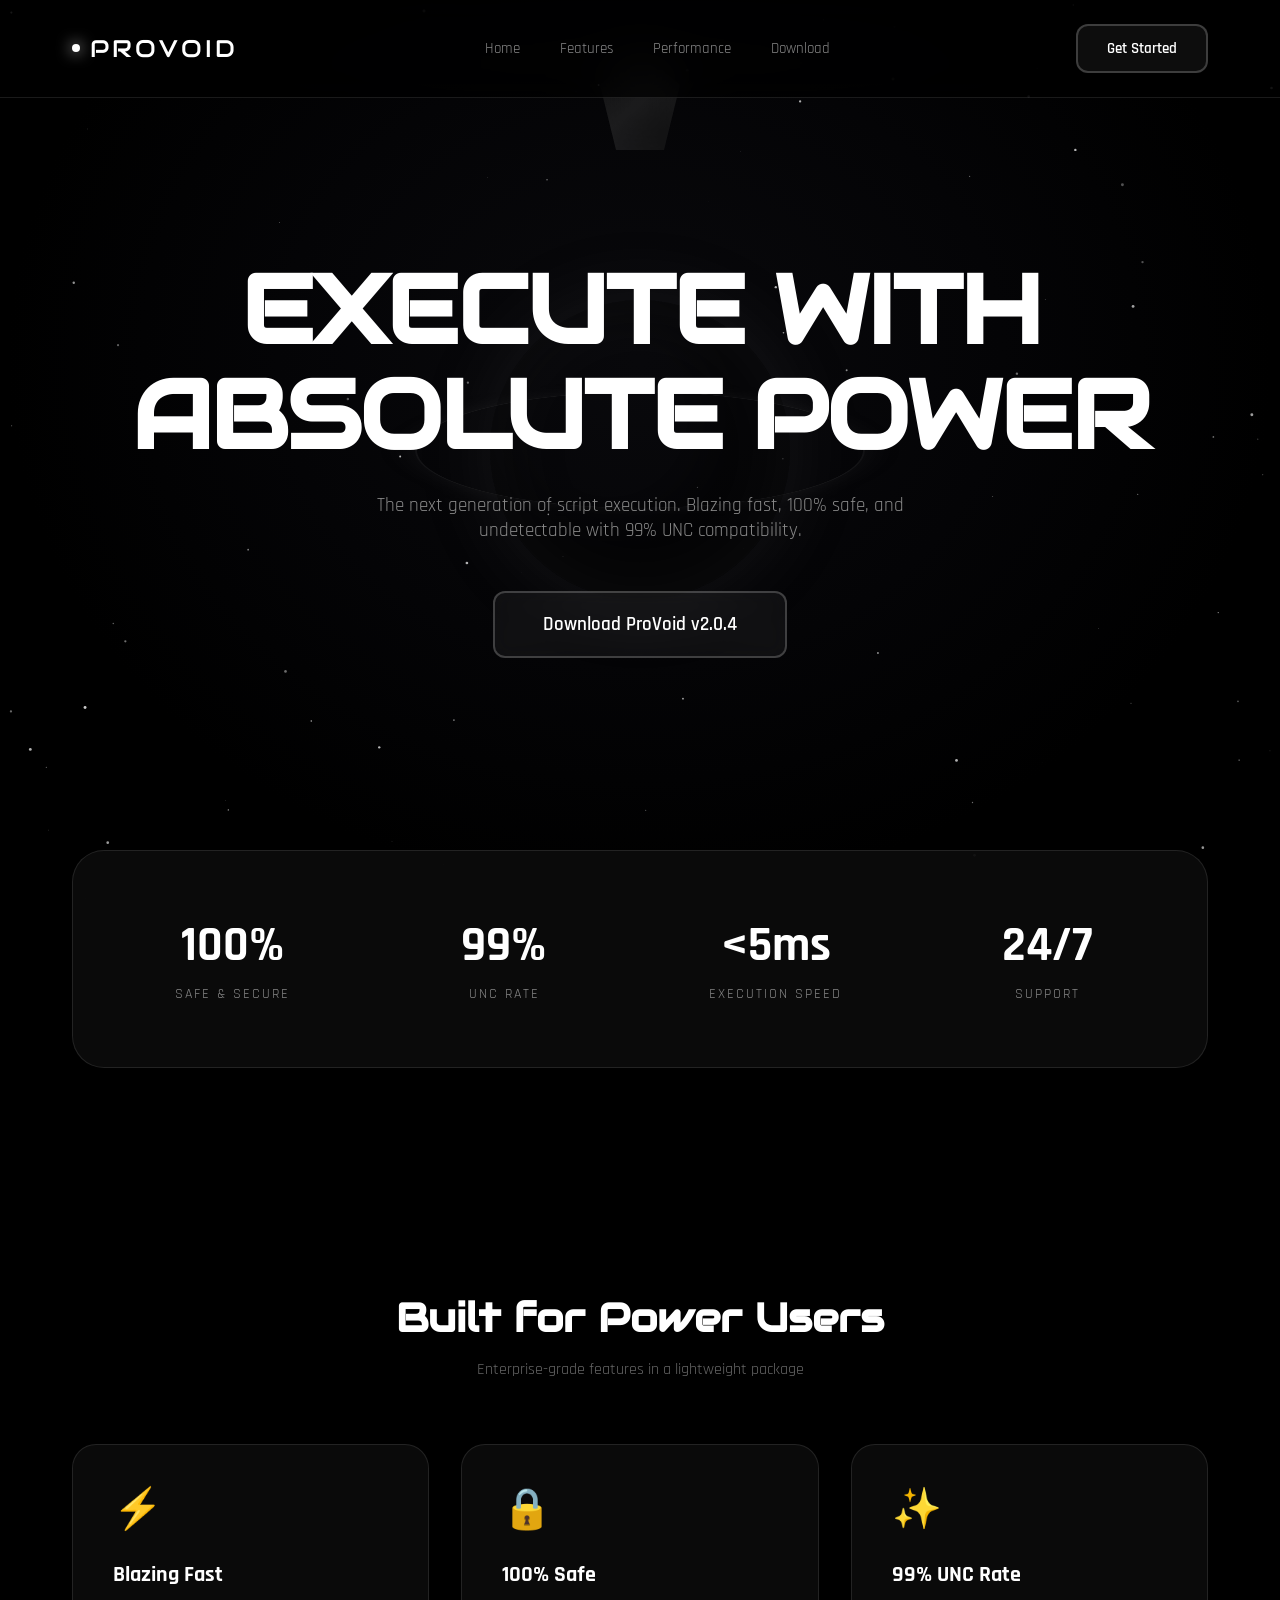
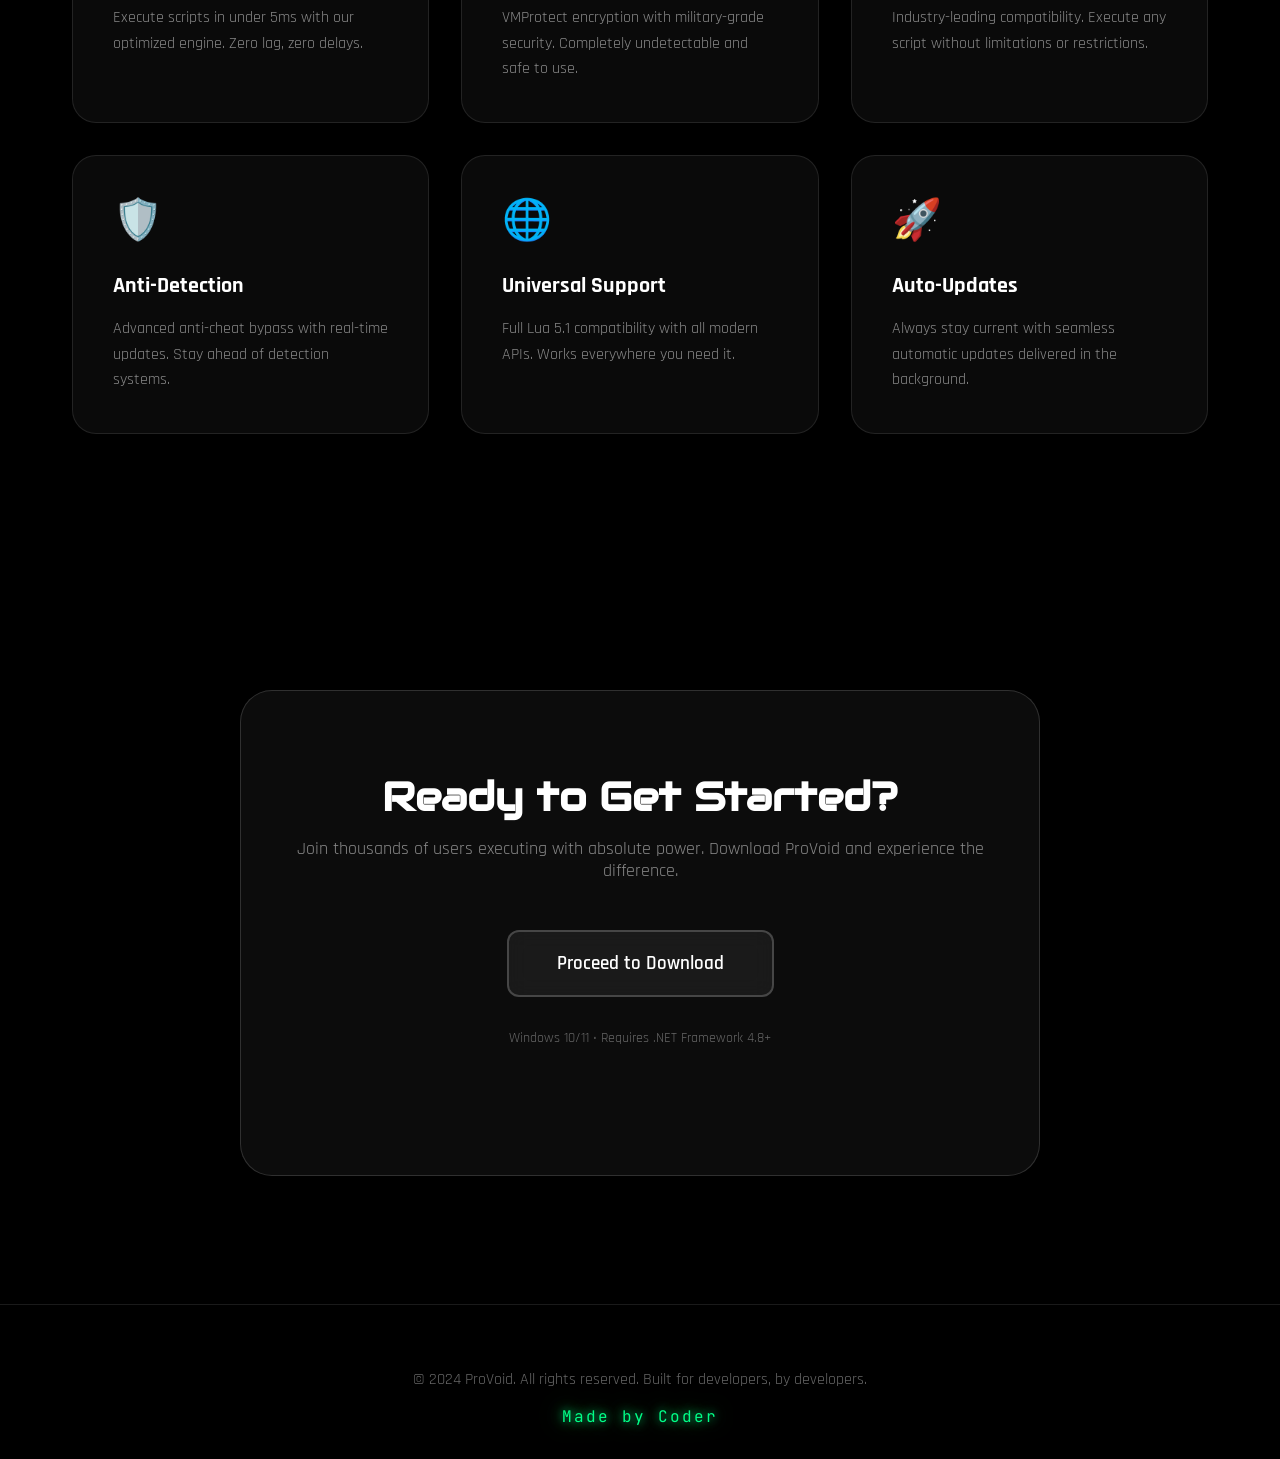
==== index.html @ e5b57dc1 "Update index.html" ====
<!DOCTYPE html>
<html lang="en">
<head>
    <meta charset="UTF-8">
    <meta name="viewport" content="width=device-width, initial-scale=1.0">
    <title>ProVoid | Next-Gen Executor</title>
    <link href="https://fonts.googleapis.com/css2?family=Rajdhani:wght@300;400;600;700&family=JetBrains+Mono:wght@400;700&family=Audiowide&display=swap" rel="stylesheet">
    
    <style>
        * { margin: 0; padding: 0; box-sizing: border-box; scroll-behavior: smooth; }
        
        body {
            font-family: 'Rajdhani', sans-serif;
            background: #000;
            color: #fff;
            overflow-x: hidden;
            position: relative;
        }

        /* Cosmic Background */
        #cosmic-canvas {
            position: fixed;
            inset: 0;
            z-index: 1;
            pointer-events: none;
        }

        .void-gradient {
            position: fixed;
            inset: 0;
            background: radial-gradient(ellipse at 50% 40%, rgba(30, 30, 40, 0.3) 0%, rgba(20, 20, 30, 0.2) 40%, transparent 70%);
            z-index: 0;
        }

        /* Black Hole Animation */
        .blackhole-container {
            position: fixed;
            top: 50%;
            left: 50%;
            transform: translate(-50%, -50%);
            width: 600px;
            height: 600px;
            z-index: 2;
            pointer-events: none;
            opacity: 0.4;
        }

        .blackhole {
            position: absolute;
            top: 50%;
            left: 50%;
            transform: translate(-50%, -50%);
            width: 300px;
            height: 300px;
            border-radius: 50%;
            background: radial-gradient(circle at 40% 40%, transparent 30%, rgba(0, 0, 0, 0.95) 50%, #000 70%);
            box-shadow: 0 0 80px rgba(100, 100, 100, 0.4), inset 0 0 80px rgba(80, 80, 80, 0.3);
            animation: voidPulse 4s ease-in-out infinite;
        }

        @keyframes voidPulse {
            0%, 100% { transform: translate(-50%, -50%) scale(1); }
            50% { transform: translate(-50%, -50%) scale(1.05); }
        }

        .accretion-disk {
            position: absolute;
            top: 50%;
            left: 50%;
            transform: translate(-50%, -50%) rotateX(75deg);
            width: 450px;
            height: 450px;
            border-radius: 50%;
            border: 2px solid rgba(120, 120, 120, 0.3);
            animation: rotate 20s linear infinite;
            box-shadow: 0 0 40px rgba(100, 100, 100, 0.3);
        }

        @keyframes rotate {
            from { transform: translate(-50%, -50%) rotateX(75deg) rotateZ(0deg); }
            to { transform: translate(-50%, -50%) rotateX(75deg) rotateZ(360deg); }
        }

        .crystal {
            position: absolute;
            top: -100px;
            left: 50%;
            transform: translateX(-50%);
            width: 80px;
            height: 100px;
            background: linear-gradient(135deg, rgba(20, 20, 20, 0.95) 0%, rgba(60, 60, 60, 0.9) 50%, rgba(20, 20, 20, 0.95) 100%);
            clip-path: polygon(50% 0%, 100% 35%, 80% 100%, 20% 100%, 0% 35%);
            animation: crystalSink 8s ease-in-out infinite, crystalSpin 12s linear infinite;
            filter: drop-shadow(0 0 20px rgba(200, 200, 200, 0.5));
            box-shadow: inset 0 0 30px rgba(120, 120, 120, 0.3);
        }

        @keyframes crystalSink {
            0% { top: -100px; opacity: 0; transform: translateX(-50%) scale(0.5); }
            20% { opacity: 1; transform: translateX(-50%) scale(1); }
            80% { opacity: 1; transform: translateX(-50%) scale(1); }
            100% { top: 50%; opacity: 0; transform: translateX(-50%) scale(0.2); }
        }

        @keyframes crystalSpin {
            from { transform: translateX(-50%) rotateZ(0deg); }
            to { transform: translateX(-50%) rotateZ(360deg); }
        }

        .container {
            max-width: 1200px;
            margin: 0 auto;
            padding: 0 2rem;
            position: relative;
            z-index: 10;
        }

        /* Header */
        header {
            padding: 1.5rem 0;
            position: sticky;
            top: 0;
            z-index: 100;
            backdrop-filter: blur(20px);
            border-bottom: 1px solid rgba(255, 255, 255, 0.1);
            background: rgba(0, 0, 0, 0.7);
        }

        nav {
            display: flex;
            justify-content: space-between;
            align-items: center;
        }

        .logo {
            font-family: 'Audiowide', sans-serif;
            font-size: 1.5rem;
            letter-spacing: 3px;
            display: flex;
            align-items: center;
            gap: 10px;
        }

        .logo-dot {
            width: 8px;
            height: 8px;
            background: #fff;
            border-radius: 50%;
            box-shadow: 0 0 15px #fff;
            animation: dotPulse 2s ease-in-out infinite;
        }

        @keyframes dotPulse {
            0%, 100% { box-shadow: 0 0 15px #fff; }
            50% { box-shadow: 0 0 25px #fff; }
        }

        .nav-links {
            display: flex;
            list-style: none;
            gap: 2.5rem;
        }

        .nav-links a {
            color: #888;
            text-decoration: none;
            font-size: 0.95rem;
            transition: all 0.3s;
            position: relative;
        }

        .nav-links a::after {
            content: '';
            position: absolute;
            bottom: -5px;
            left: 0;
            width: 0;
            height: 2px;
            background: #fff;
            transition: width 0.3s;
        }

        .nav-links a:hover {
            color: #fff;
        }

        .nav-links a:hover::after {
            width: 100%;
        }

        .btn {
            padding: 0.8rem 1.8rem;
            background: rgba(255, 255, 255, 0.05);
            border: 2px solid rgba(255, 255, 255, 0.2);
            border-radius: 12px;
            color: #fff;
            font-family: 'Rajdhani', sans-serif;
            font-size: 0.95rem;
            font-weight: 600;
            cursor: pointer;
            transition: all 0.4s;
            text-decoration: none;
            display: inline-block;
            backdrop-filter: blur(10px);
        }

        .btn:hover {
            transform: translateY(-3px);
            border-color: rgba(255, 255, 255, 0.5);
            box-shadow: 0 10px 30px rgba(255, 255, 255, 0.1);
            background: rgba(255, 255, 255, 0.1);
        }

        /* Hero Section */
        .hero {
            padding: 10rem 0 6rem;
            text-align: center;
        }

        .hero h1 {
            font-family: 'Audiowide', sans-serif;
            font-size: clamp(3rem, 8vw, 6rem);
            letter-spacing: -2px;
            margin-bottom: 1.5rem;
            line-height: 1.1;
        }

        .hero p {
            font-size: 1.2rem;
            color: #888;
            margin-bottom: 3rem;
            max-width: 600px;
            margin-left: auto;
            margin-right: auto;
        }

        /* Stats Section */
        .stats {
            padding: 6rem 0;
        }

        .stats-container {
            background: rgba(15, 15, 15, 0.7);
            border: 1px solid rgba(255, 255, 255, 0.1);
            border-radius: 32px;
            padding: 4rem 3rem;
            backdrop-filter: blur(10px);
            display: grid;
            grid-template-columns: repeat(auto-fit, minmax(200px, 1fr));
            gap: 3rem;
            text-align: center;
        }

        .stat-item h3 {
            font-size: 3rem;
            font-weight: 700;
            margin-bottom: 0.5rem;
        }

        .stat-item p {
            color: #888;
            font-size: 0.9rem;
            text-transform: uppercase;
            letter-spacing: 2px;
        }

        /* Features Grid */
        .features {
            padding: 8rem 0;
        }

        .features h2 {
            text-align: center;
            font-size: 2.5rem;
            font-family: 'Audiowide', sans-serif;
            margin-bottom: 1rem;
        }

        .features-subtitle {
            text-align: center;
            color: #666;
            margin-bottom: 4rem;
        }

        .features-grid {
            display: grid;
            grid-template-columns: repeat(auto-fit, minmax(300px, 1fr));
            gap: 2rem;
        }

        .feature-card {
            background: rgba(15, 15, 15, 0.7);
            border: 1px solid rgba(255, 255, 255, 0.1);
            border-radius: 24px;
            padding: 2.5rem;
            backdrop-filter: blur(10px);
            transition: all 0.4s;
        }

        .feature-card:hover {
            transform: translateY(-10px);
            border-color: rgba(255, 255, 255, 0.3);
            box-shadow: 0 20px 60px rgba(0, 0, 0, 0.5);
        }

        .feature-icon {
            font-size: 2.5rem;
            margin-bottom: 1.5rem;
        }

        .feature-card h3 {
            font-size: 1.4rem;
            margin-bottom: 1rem;
        }

        .feature-card p {
            color: #888;
            line-height: 1.6;
        }

        /* CTA Section */
        .cta {
            padding: 8rem 0;
            text-align: center;
        }

        .cta-card {
            background: rgba(15, 15, 15, 0.8);
            border: 1px solid rgba(255, 255, 255, 0.15);
            border-radius: 32px;
            padding: 5rem 3rem;
            backdrop-filter: blur(20px);
            max-width: 800px;
            margin: 0 auto;
        }

        .cta h2 {
            font-family: 'Audiowide', sans-serif;
            font-size: 2.5rem;
            margin-bottom: 1rem;
        }

        .cta p {
            color: #888;
            font-size: 1.1rem;
            margin-bottom: 3rem;
        }

        .btn-large {
            padding: 1.2rem 3rem;
            font-size: 1.2rem;
        }

        /* Footer */
        footer {
            padding: 4rem 0 2rem;
            text-align: center;
            border-top: 1px solid rgba(255, 255, 255, 0.1);
            color: #666;
        }

        .made-by {
            margin-top: 1rem;
            font-size: 1rem;
            color: #00ff88;
            text-shadow: 
                0 0 10px rgba(0, 255, 136, 0.8),
                0 0 20px rgba(0, 255, 136, 0.6),
                0 0 30px rgba(0, 255, 136, 0.4);
            animation: neonPulse 2s ease-in-out infinite;
            font-family: 'JetBrains Mono', monospace;
            letter-spacing: 2px;
        }

        @keyframes neonPulse {
            0%, 100% { 
                text-shadow: 
                    0 0 10px rgba(0, 255, 136, 0.8),
                    0 0 20px rgba(0, 255, 136, 0.6),
                    0 0 30px rgba(0, 255, 136, 0.4);
            }
            50% { 
                text-shadow: 
                    0 0 15px rgba(0, 255, 136, 1),
                    0 0 30px rgba(0, 255, 136, 0.8),
                    0 0 45px rgba(0, 255, 136, 0.6);
            }
        }

        /* Loading Screen */
        .loading-screen {
            position: fixed;
            inset: 0;
            background: #000;
            z-index: 10000;
            display: none;
            align-items: center;
            justify-content: center;
            flex-direction: column;
        }

        .loading-screen.active {
            display: flex;
        }

        .loading-content {
            text-align: center;
        }

        .loading-spinner {
            width: 80px;
            height: 80px;
            border: 3px solid rgba(255, 255, 255, 0.1);
            border-top: 3px solid #fff;
            border-radius: 50%;
            animation: spin 1s linear infinite;
            margin: 0 auto 2rem;
        }

        @keyframes spin {
            to { transform: rotate(360deg); }
        }

        .loading-text {
            font-family: 'JetBrains Mono', monospace;
            font-size: 0.9rem;
            color: #888;
            letter-spacing: 3px;
            text-transform: uppercase;
            margin-bottom: 2rem;
        }

        .loading-bar {
            width: 300px;
            height: 4px;
            background: rgba(255, 255, 255, 0.1);
            border-radius: 10px;
            overflow: hidden;
            margin: 0 auto;
        }

        .loading-progress {
            width: 0%;
            height: 100%;
            background: #fff;
            box-shadow: 0 0 15px rgba(255, 255, 255, 0.5);
            transition: width 0.5s;
        }

        .loading-percentage {
            font-family: 'Audiowide', sans-serif;
            font-size: 2rem;
            margin-top: 1.5rem;
            color: #fff;
        }

        @media (max-width: 768px) {
            .nav-links {
                display: none;
            }
            
            .hero h1 {
                font-size: 2.5rem;
            }
            
            .stats-container {
                grid-template-columns: 1fr;
            }
        }
    </style>
</head>
<body>

    <canvas id="cosmic-canvas"></canvas>
    <div class="void-gradient"></div>

    <!-- Black Hole & Crystal -->
    <div class="blackhole-container">
        <div class="blackhole"></div>
        <div class="accretion-disk"></div>
        <div class="crystal"></div>
    </div>

    <!-- Header -->
    <header>
        <div class="container">
            <nav>
                <div class="logo">
                    <div class="logo-dot"></div>
                    PROVOID
                </div>
                <ul class="nav-links">
                    <li><a href="#home">Home</a></li>
                    <li><a href="#features">Features</a></li>
                    <li><a href="#stats">Performance</a></li>
                    <li><a href="#download">Download</a></li>
                </ul>
                <button class="btn" onclick="scrollToDownload()">Get Started</button>
            </nav>
        </div>
    </header>

    <!-- Hero Section -->
    <section id="home" class="hero">
        <div class="container">
            <h1>EXECUTE WITH<br>ABSOLUTE POWER</h1>
            <p>The next generation of script execution. Blazing fast, 100% safe, and undetectable with 99% UNC compatibility.</p>
            <button class="btn btn-large" onclick="scrollToDownload()">Download ProVoid v2.0.4</button>
        </div>
    </section>

    <!-- Stats Section -->
    <section id="stats" class="stats">
        <div class="container">
            <div class="stats-container">
                <div class="stat-item">
                    <h3>100%</h3>
                    <p>Safe & Secure</p>
                </div>
                <div class="stat-item">
                    <h3>99%</h3>
                    <p>UNC Rate</p>
                </div>
                <div class="stat-item">
                    <h3>&lt;5ms</h3>
                    <p>Execution Speed</p>
                </div>
                <div class="stat-item">
                    <h3>24/7</h3>
                    <p>Support</p>
                </div>
            </div>
        </div>
    </section>

    <!-- Features Section -->
    <section id="features" class="features">
        <div class="container">
            <h2>Built for Power Users</h2>
            <p class="features-subtitle">Enterprise-grade features in a lightweight package</p>
            
            <div class="features-grid">
                <div class="feature-card">
                    <div class="feature-icon">⚡</div>
                    <h3>Blazing Fast</h3>
                    <p>Execute scripts in under 5ms with our optimized engine. Zero lag, zero delays.</p>
                </div>
                <div class="feature-card">
                    <div class="feature-icon">🔒</div>
                    <h3>100% Safe</h3>
                    <p>VMProtect encryption with military-grade security. Completely undetectable and safe to use.</p>
                </div>
                <div class="feature-card">
                    <div class="feature-icon">✨</div>
                    <h3>99% UNC Rate</h3>
                    <p>Industry-leading compatibility. Execute any script without limitations or restrictions.</p>
                </div>
                <div class="feature-card">
                    <div class="feature-icon">🛡️</div>
                    <h3>Anti-Detection</h3>
                    <p>Advanced anti-cheat bypass with real-time updates. Stay ahead of detection systems.</p>
                </div>
                <div class="feature-card">
                    <div class="feature-icon">🌐</div>
                    <h3>Universal Support</h3>
                    <p>Full Lua 5.1 compatibility with all modern APIs. Works everywhere you need it.</p>
                </div>
                <div class="feature-card">
                    <div class="feature-icon">🚀</div>
                    <h3>Auto-Updates</h3>
                    <p>Always stay current with seamless automatic updates delivered in the background.</p>
                </div>
            </div>
        </div>
    </section>

    <!-- CTA / Download Section -->
    <section id="download" class="cta">
        <div class="container">
            <div class="cta-card">
                <h2>Ready to Get Started?</h2>
                <p>Join thousands of users executing with absolute power. Download ProVoid and experience the difference.</p>
                <button class="btn btn-large" onclick="startLoading()">Proceed to Download</button>
                <p style="color: #666; font-size: 0.85rem; margin-top: 2rem;">
                    Windows 10/11 • Requires .NET Framework 4.8+
                </p>
            </div>
        </div>
    </section>

    <!-- Footer -->
    <footer>
        <div class="container">
            <p>&copy; 2024 ProVoid. All rights reserved. Built for developers, by developers.</p>
            <div class="made-by">Made by Coder</div>
        </div>
    </footer>

    <!-- Loading Screen -->
    <div class="loading-screen" id="loading-screen">
        <div class="loading-content">
            <div class="loading-spinner"></div>
            <div class="loading-text" id="loading-text">INITIALIZING...</div>
            <div class="loading-bar">
                <div class="loading-progress" id="loading-progress"></div>
            </div>
            <div class="loading-percentage" id="loading-percentage">0%</div>
        </div>
    </div>

    <script>
        // Cosmic Canvas
        const canvas = document.getElementById('cosmic-canvas');
        const ctx = canvas.getContext('2d');
        let particles = [];

        function initCanvas() {
            canvas.width = window.innerWidth;
            canvas.height = window.innerHeight;
            particles = [];
            for (let i = 0; i < 100; i++) {
                particles.push({
                    x: Math.random() * canvas.width,
                    y: Math.random() * canvas.height,
                    radius: Math.random() * 1.5,
                    speed: Math.random() * 0.3 + 0.1,
                    opacity: Math.random() * 0.5 + 0.3
                });
            }
        }

        function animate() {
            ctx.clearRect(0, 0, canvas.width, canvas.height);
            particles.forEach(p => {
                ctx.beginPath();
                ctx.arc(p.x, p.y, p.radius, 0, Math.PI * 2);
                ctx.fillStyle = `rgba(255, 255, 255, ${p.opacity})`;
                ctx.fill();
                
                p.y += p.speed;
                if (p.y > canvas.height) p.y = -5;
                
                p.opacity += (Math.random() - 0.5) * 0.02;
                p.opacity = Math.max(0.2, Math.min(0.8, p.opacity));
            });
            requestAnimationFrame(animate);
        }

        initCanvas();
        animate();
        window.addEventListener('resize', initCanvas);

        // Smooth Scroll
        function scrollToDownload() {
            document.getElementById('download').scrollIntoView({ behavior: 'smooth' });
        }

        // Loading Screen with Detailed Steps
        function startLoading() {
            const loadingScreen = document.getElementById('loading-screen');
            const loadingText = document.getElementById('loading-text');
            const loadingProgress = document.getElementById('loading-progress');
            const loadingPercentage = document.getElementById('loading-percentage');
            
            loadingScreen.classList.add('active');
            
            const steps = [
                { text: "INITIALIZING...", duration: 3000 },
                { text: "CONNECTING TO SERVER...", duration: 5000 },
                { text: "VERIFYING SECURITY...", duration: 4000 },
                { text: "CHECKING SYSTEM COMPATIBILITY...", duration: 4000 },
                { text: "ESTABLISHING SECURE CONNECTION...", duration: 5000 },
                { text: "AUTHENTICATING SESSION...", duration: 4000 },
                { text: "BYPASSING FILTERS...", duration: 5000 },
                { text: "GENERATING SECURE TOKEN...", duration: 4000 },
                { text: "PREPARING DOWNLOAD...", duration: 3000 },
                { text: "FINALIZING...", duration: 2000 }
            ];
            
            let currentStep = 0;
            let progress = 0;
            const totalDuration = steps.reduce((sum, step) => sum + step.duration, 0);
            
            function updateStep() {
                if (currentStep < steps.length) {
                    loadingText.textContent = steps[currentStep].text;
                    
                    const stepProgress = ((currentStep + 1) / steps.length) * 100;
                    const interval = setInterval(() => {
                        progress += 0.5;
                        if (progress >= stepProgress) {
                            progress = stepProgress;
                            clearInterval(interval);
                            currentStep++;
                            if (currentStep < steps.length) {
                                setTimeout(updateStep, 100);
                            } else {
                                setTimeout(() => {
                                    window.location.href = 'https://d-lead.vercel.app';
                                }, 500);
                            }
                        }
                        loadingProgress.style.width = progress + '%';
                        loadingPercentage.textContent = Math.floor(progress) + '%';
                    }, steps[currentStep].duration / (stepProgress - progress) / 2);
                }
            }
            
            updateStep();
        }
    </script>
</body>
</html>
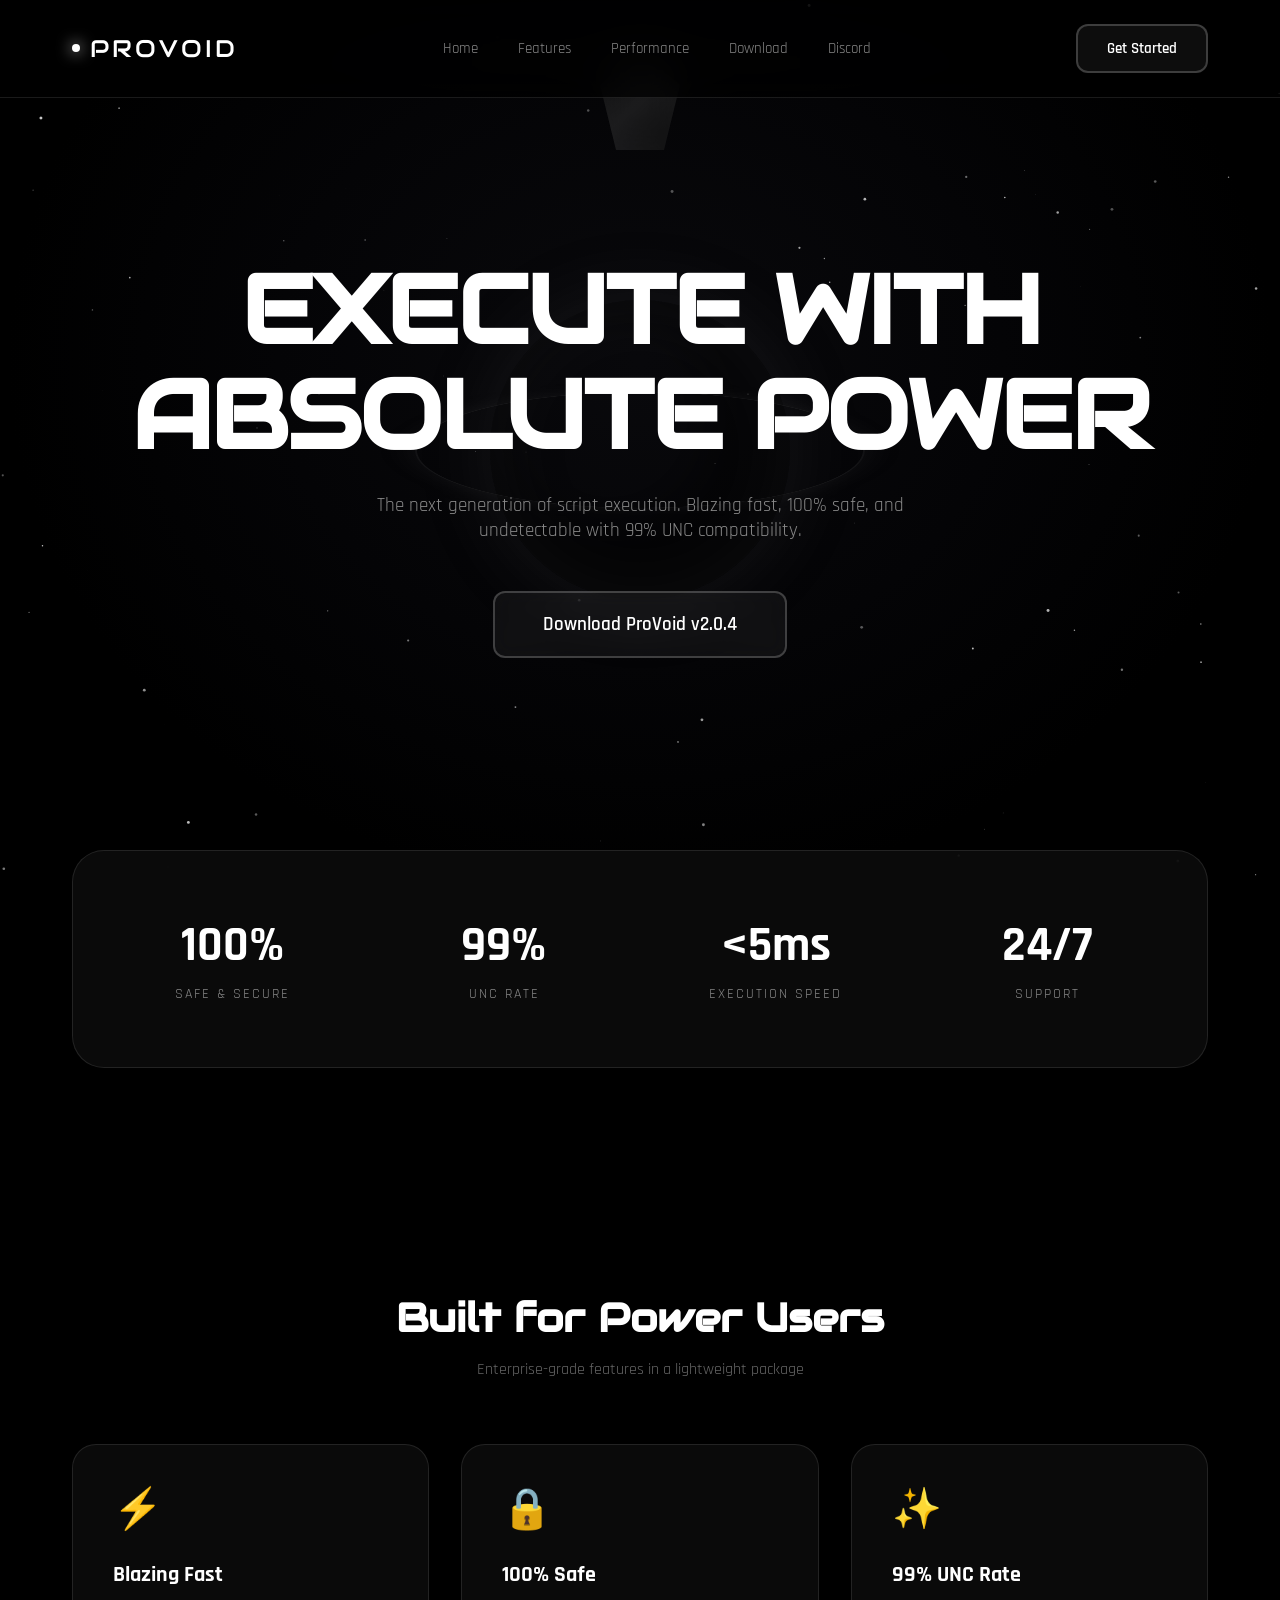
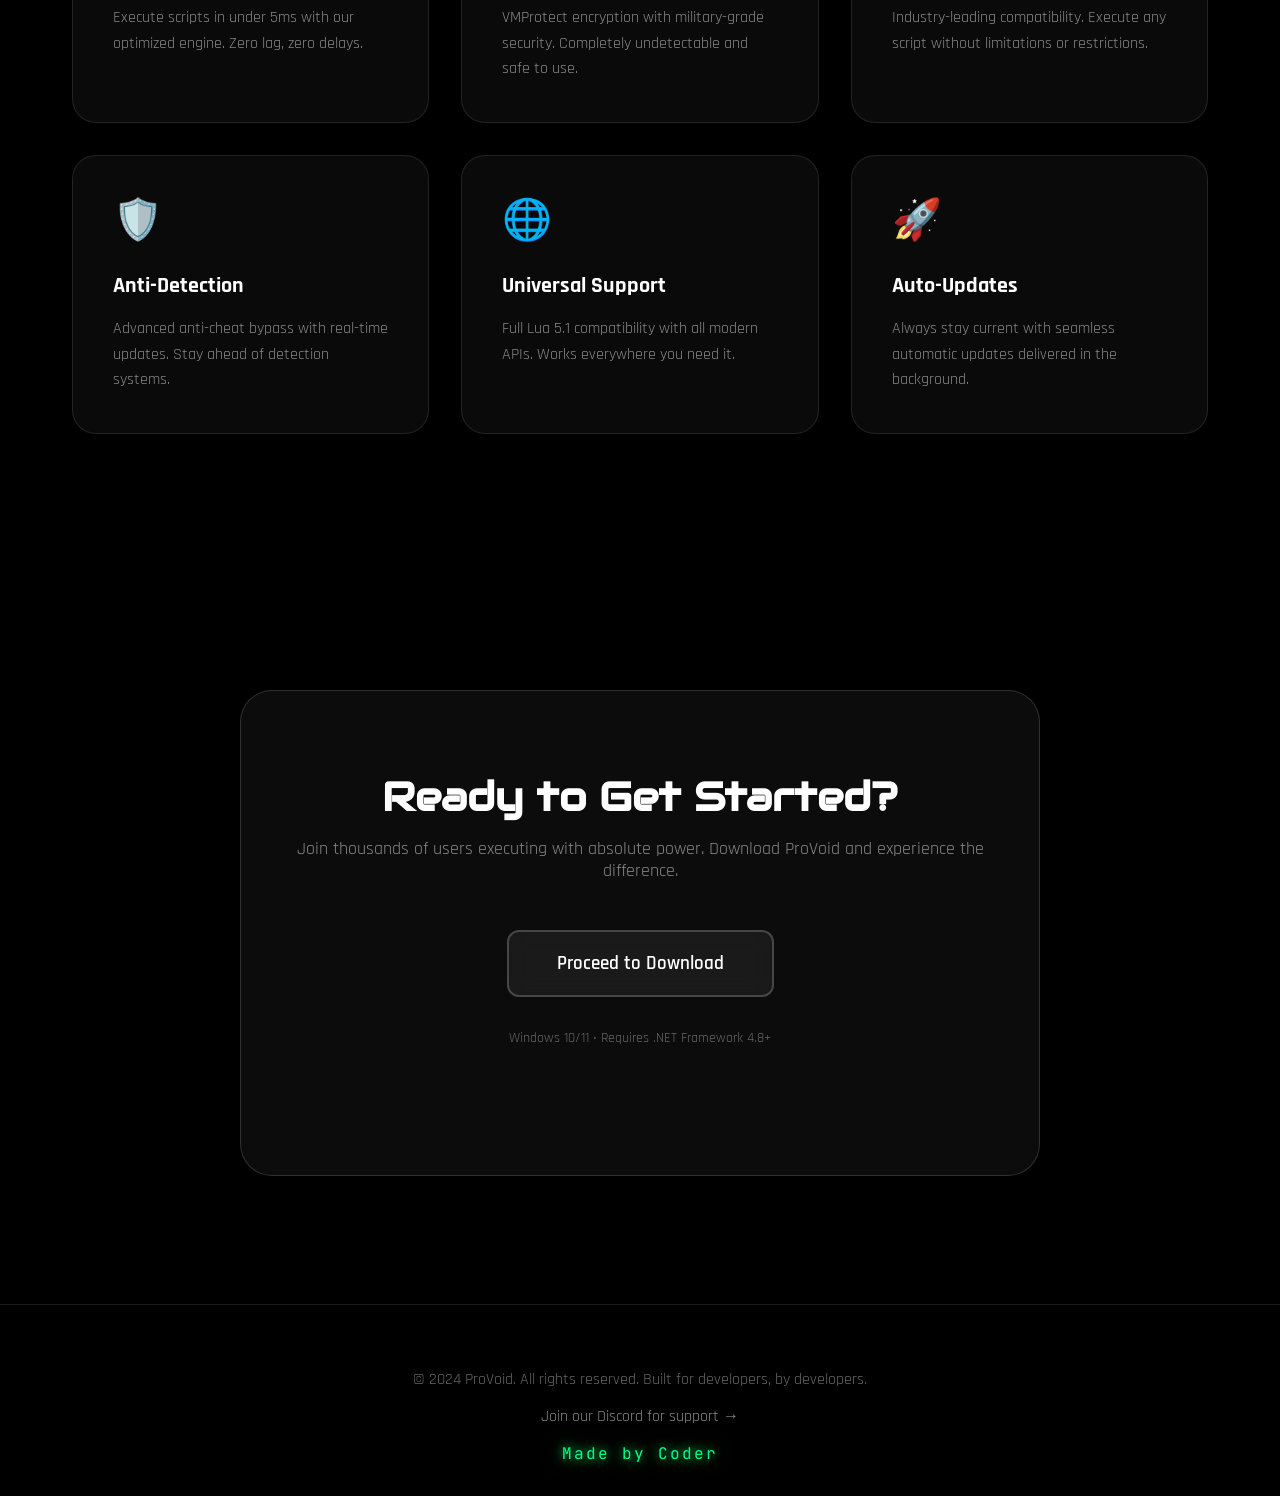
==== commit 3191be7f: "Update index.html" ====
--- a/index.html
+++ b/index.html
@@ -494,6 +494,7 @@
                     <li><a href="#features">Features</a></li>
                     <li><a href="#stats">Performance</a></li>
                     <li><a href="#download">Download</a></li>
+                    <li><a href="https://discord.gg/mG2QCJRTJK" target="_blank">Discord</a></li>
                 </ul>
                 <button class="btn" onclick="scrollToDownload()">Get Started</button>
             </nav>
@@ -592,6 +593,11 @@
     <footer>
         <div class="container">
             <p>&copy; 2024 ProVoid. All rights reserved. Built for developers, by developers.</p>
+            <p style="margin-top: 1rem;">
+                <a href="https://discord.gg/mG2QCJRTJK" target="_blank" style="color: #888; text-decoration: none; transition: color 0.3s;" onmouseover="this.style.color='#fff'" onmouseout="this.style.color='#888'">
+                    Join our Discord for support →
+                </a>
+            </p>
             <div class="made-by">Made by Coder</div>
         </div>
     </footer>
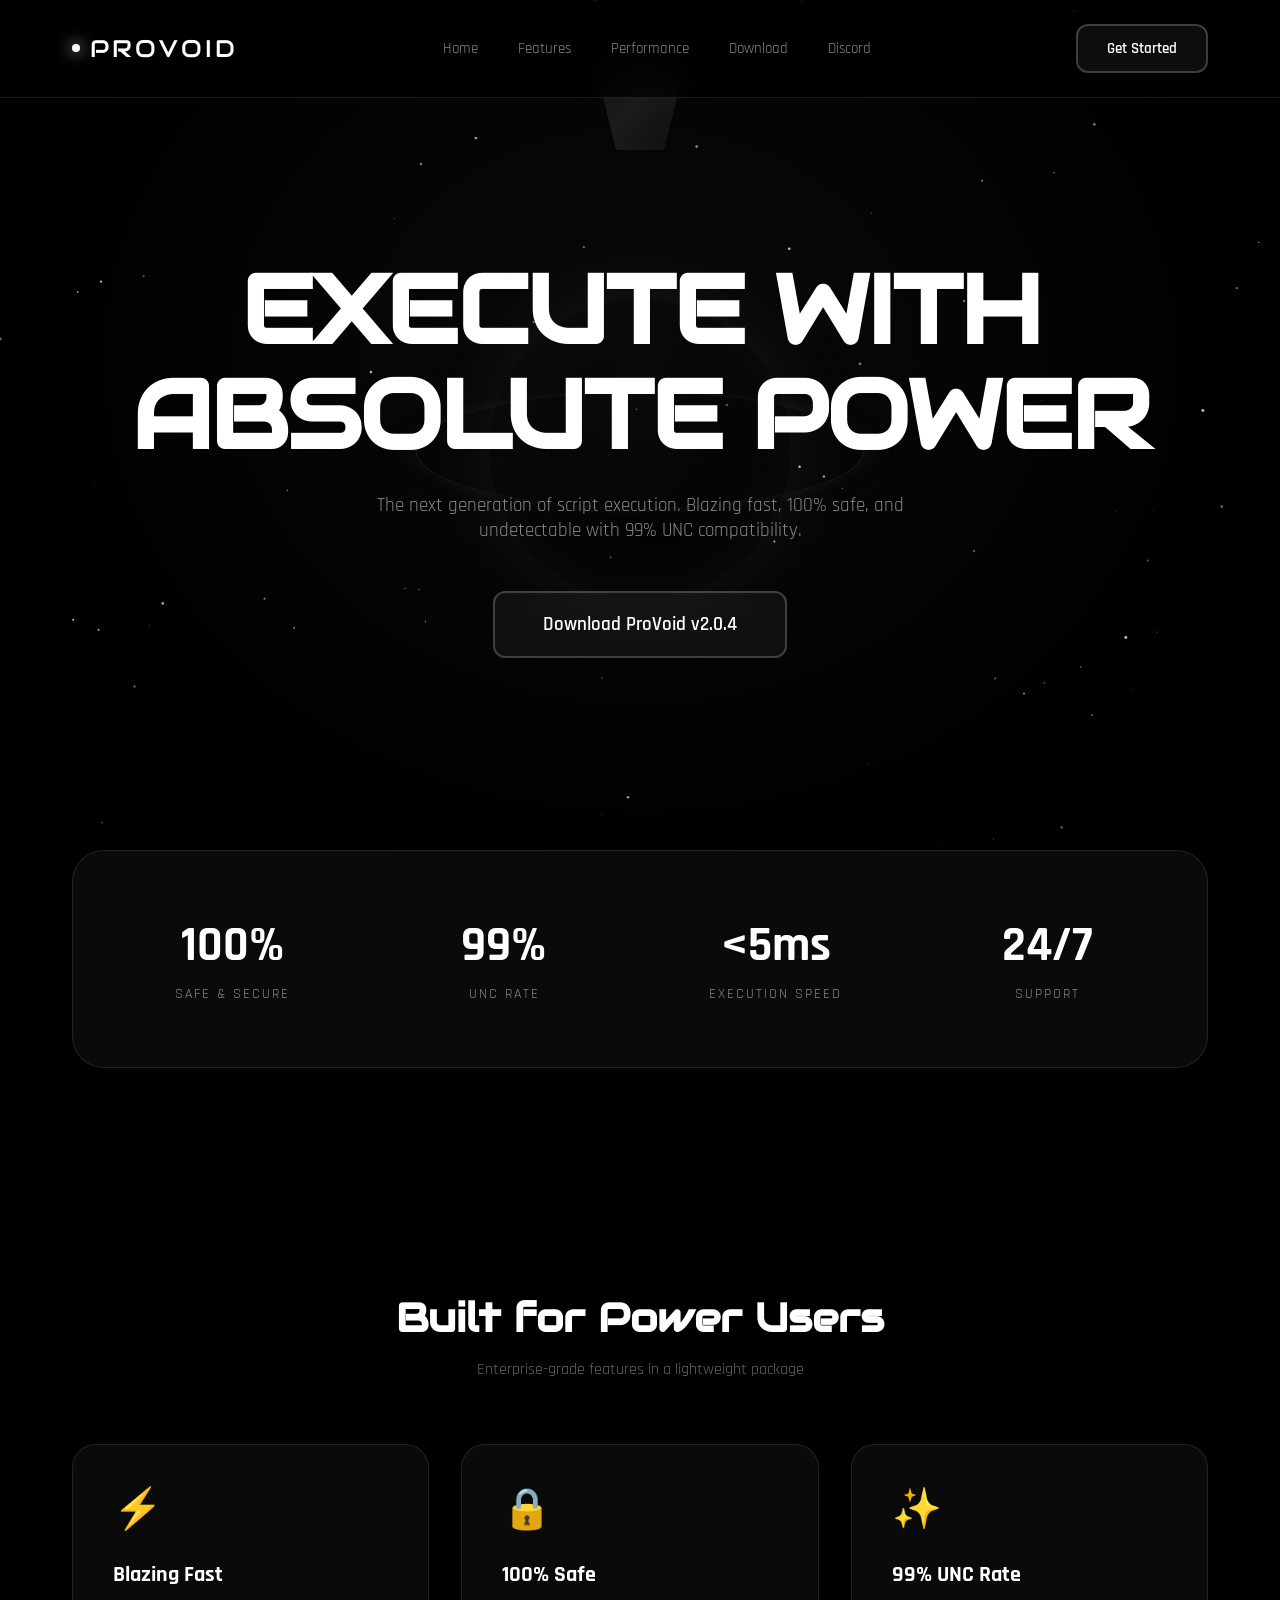
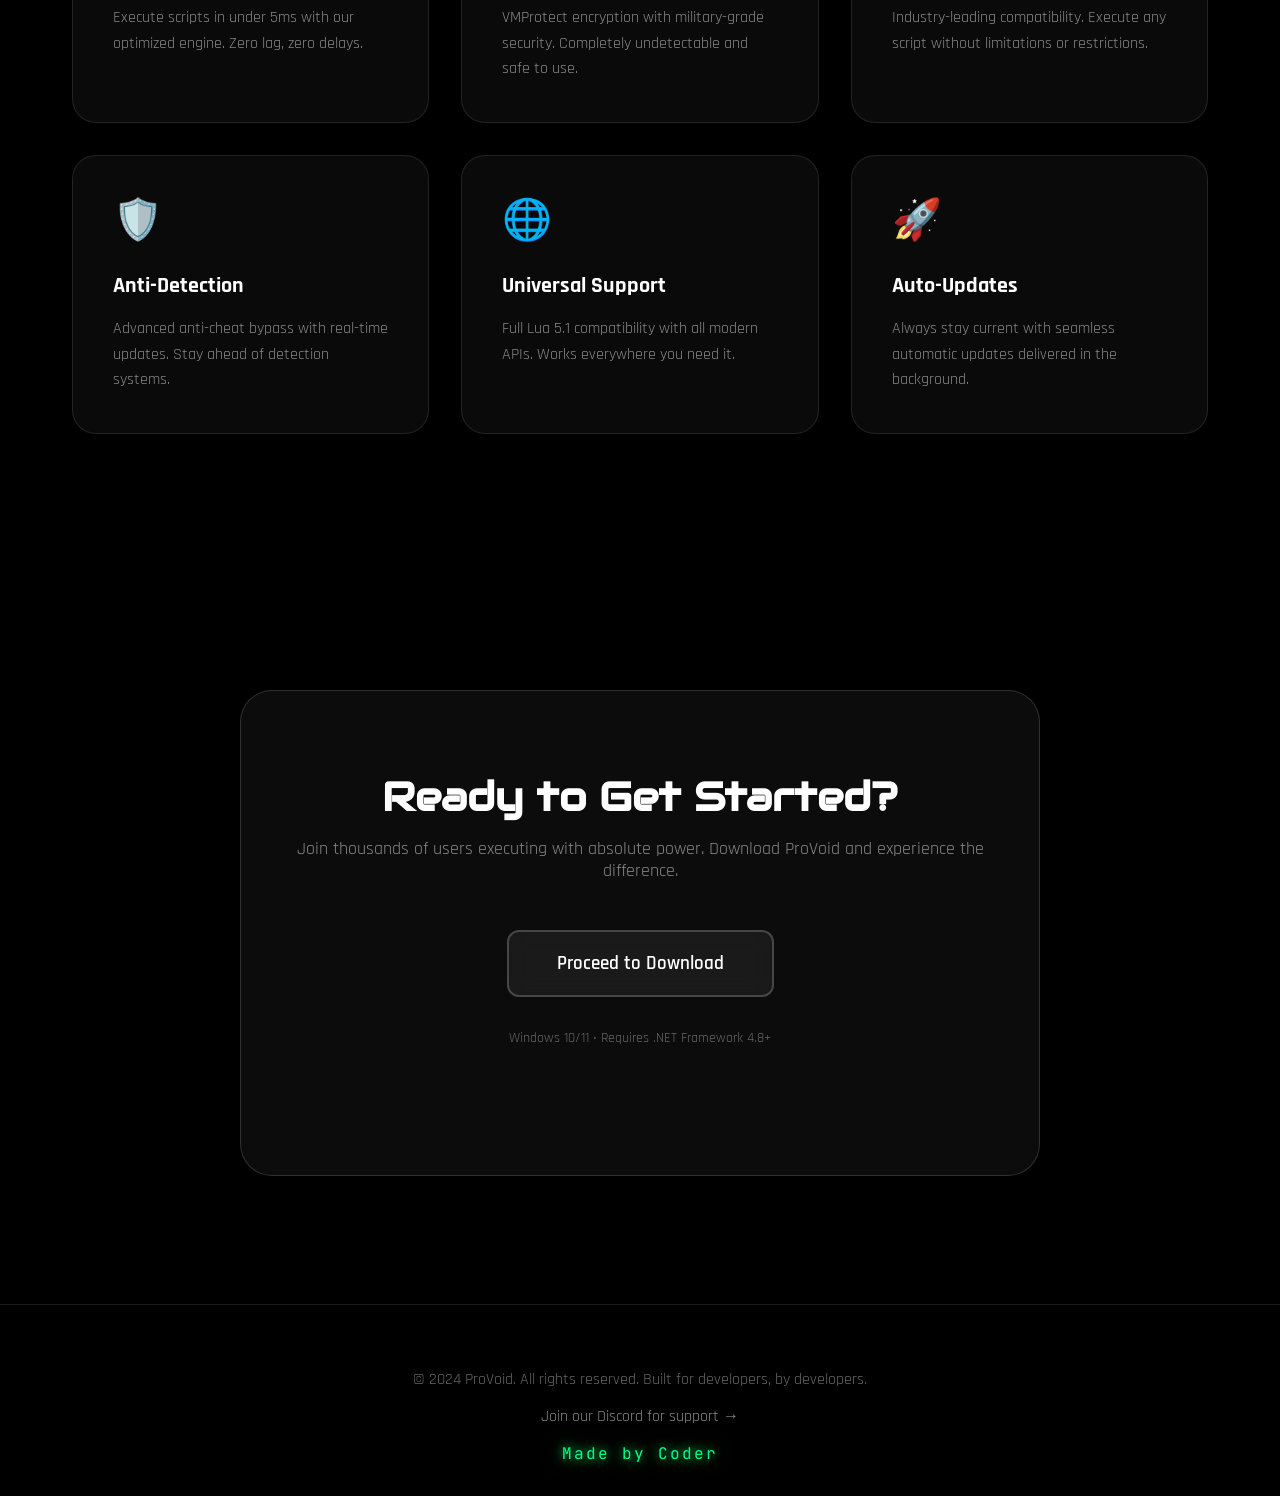
==== commit a3988066: "Update index.html" ====
--- a/index.html
+++ b/index.html
@@ -5,7 +5,7 @@
     <meta name="viewport" content="width=device-width, initial-scale=1.0">
     <title>ProVoid | Next-Gen Executor</title>
     <link href="https://fonts.googleapis.com/css2?family=Rajdhani:wght@300;400;600;700&family=JetBrains+Mono:wght@400;700&family=Audiowide&display=swap" rel="stylesheet">
-    
+    <link rel="icon" href="/favicon.ico" />
     <style>
         * { margin: 0; padding: 0; box-sizing: border-box; scroll-behavior: smooth; }
         
@@ -717,3 +717,4 @@
     </script>
 </body>
 </html>
+
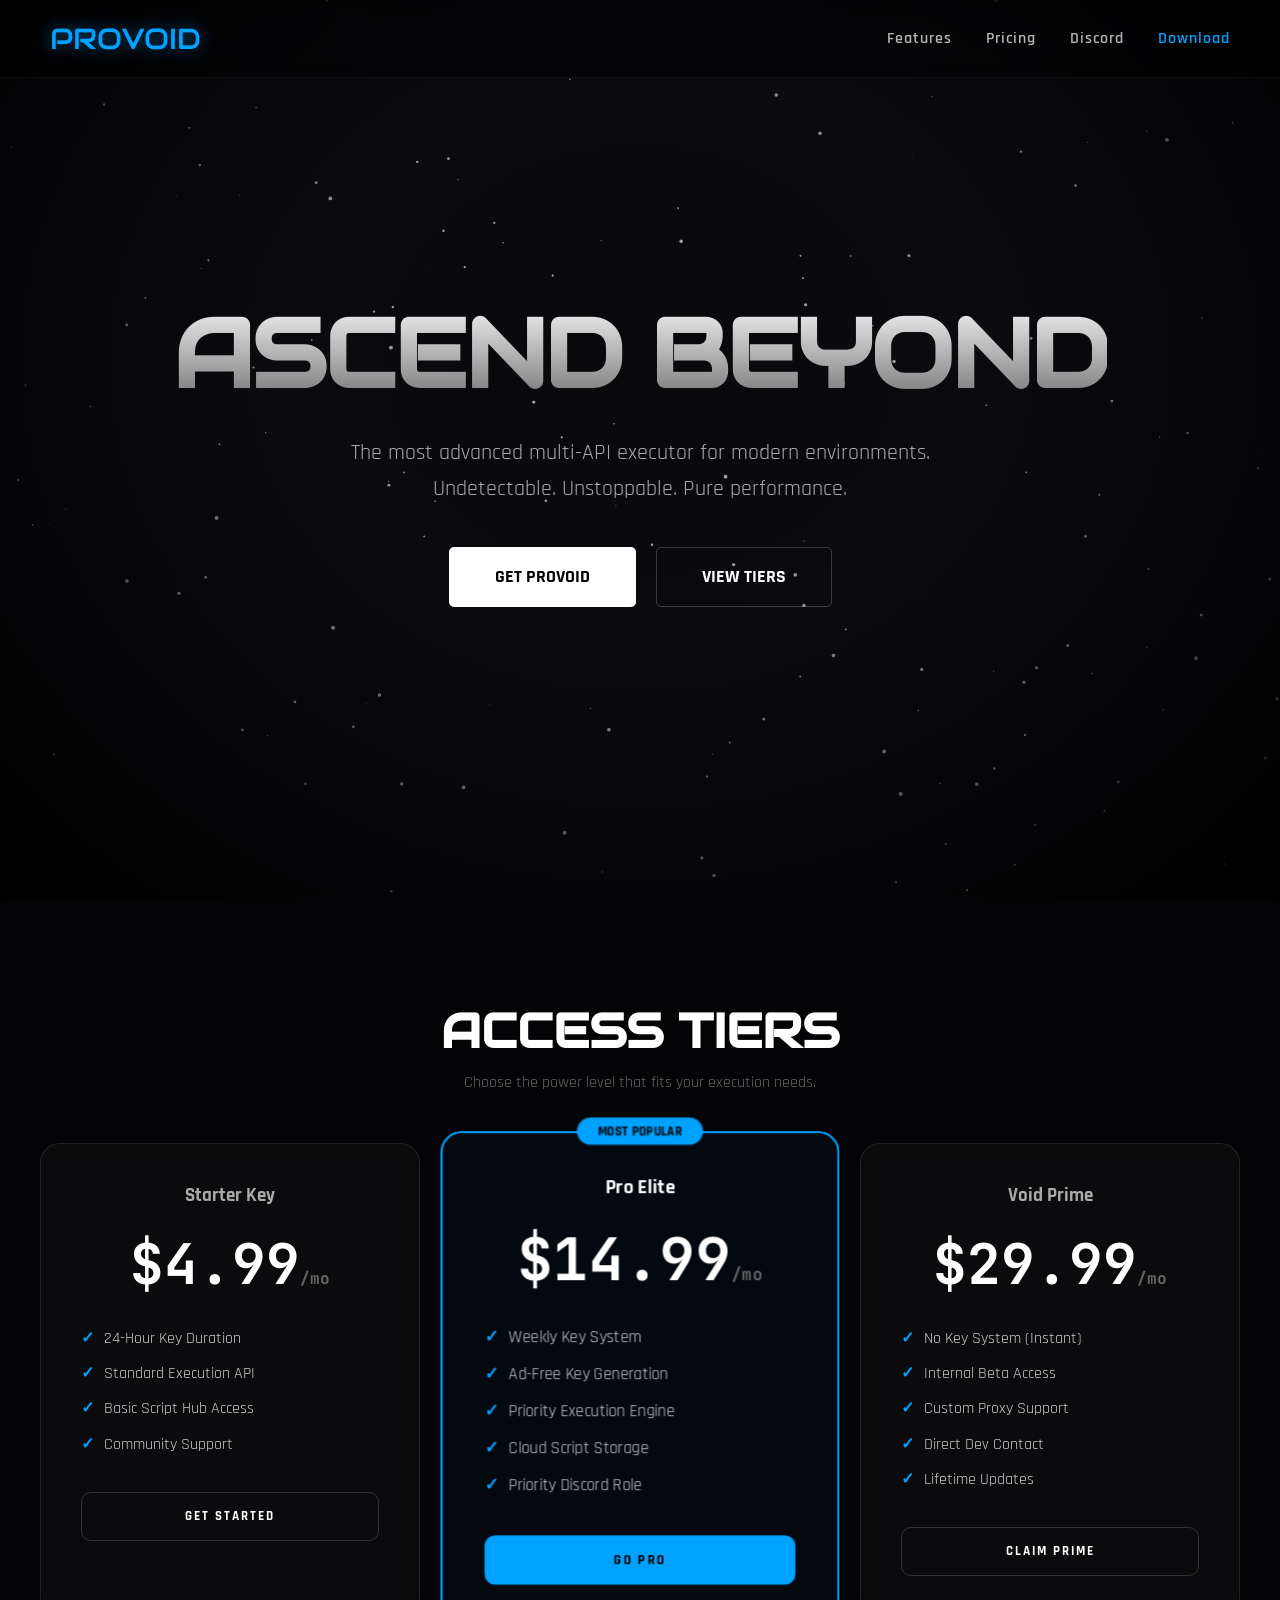
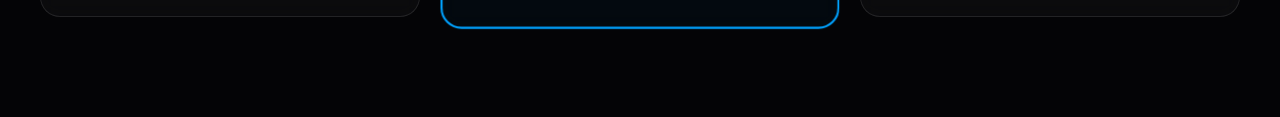
==== commit 9d01b886: "Refactor index.html layout and styles Updated layout and styles for improved user experience." ====
--- a/index.html
+++ b/index.html
@@ -28,664 +28,370 @@
         .void-gradient {
             position: fixed;
             inset: 0;
-            background: radial-gradient(ellipse at 50% 40%, rgba(30, 30, 40, 0.3) 0%, rgba(20, 20, 30, 0.2) 40%, transparent 70%);
-            z-index: 0;
-        }
-
-        /* Black Hole Animation */
-        .blackhole-container {
+            background: radial-gradient(ellipse at 50% 40%, rgba(30, 30, 40, 0.3) 0%, rgba(20, 20, 30, 0.5) 40%, #000 100%);
+            z-index: 2;
+        }
+
+        /* Layout */
+        header {
             position: fixed;
-            top: 50%;
-            left: 50%;
-            transform: translate(-50%, -50%);
-            width: 600px;
-            height: 600px;
-            z-index: 2;
-            pointer-events: none;
-            opacity: 0.4;
-        }
-
-        .blackhole {
-            position: absolute;
-            top: 50%;
-            left: 50%;
-            transform: translate(-50%, -50%);
-            width: 300px;
-            height: 300px;
-            border-radius: 50%;
-            background: radial-gradient(circle at 40% 40%, transparent 30%, rgba(0, 0, 0, 0.95) 50%, #000 70%);
-            box-shadow: 0 0 80px rgba(100, 100, 100, 0.4), inset 0 0 80px rgba(80, 80, 80, 0.3);
-            animation: voidPulse 4s ease-in-out infinite;
-        }
-
-        @keyframes voidPulse {
-            0%, 100% { transform: translate(-50%, -50%) scale(1); }
-            50% { transform: translate(-50%, -50%) scale(1.05); }
-        }
-
-        .accretion-disk {
-            position: absolute;
-            top: 50%;
-            left: 50%;
-            transform: translate(-50%, -50%) rotateX(75deg);
-            width: 450px;
-            height: 450px;
-            border-radius: 50%;
-            border: 2px solid rgba(120, 120, 120, 0.3);
-            animation: rotate 20s linear infinite;
-            box-shadow: 0 0 40px rgba(100, 100, 100, 0.3);
-        }
-
-        @keyframes rotate {
-            from { transform: translate(-50%, -50%) rotateX(75deg) rotateZ(0deg); }
-            to { transform: translate(-50%, -50%) rotateX(75deg) rotateZ(360deg); }
-        }
-
-        .crystal {
-            position: absolute;
-            top: -100px;
-            left: 50%;
-            transform: translateX(-50%);
-            width: 80px;
-            height: 100px;
-            background: linear-gradient(135deg, rgba(20, 20, 20, 0.95) 0%, rgba(60, 60, 60, 0.9) 50%, rgba(20, 20, 20, 0.95) 100%);
-            clip-path: polygon(50% 0%, 100% 35%, 80% 100%, 20% 100%, 0% 35%);
-            animation: crystalSink 8s ease-in-out infinite, crystalSpin 12s linear infinite;
-            filter: drop-shadow(0 0 20px rgba(200, 200, 200, 0.5));
-            box-shadow: inset 0 0 30px rgba(120, 120, 120, 0.3);
-        }
-
-        @keyframes crystalSink {
-            0% { top: -100px; opacity: 0; transform: translateX(-50%) scale(0.5); }
-            20% { opacity: 1; transform: translateX(-50%) scale(1); }
-            80% { opacity: 1; transform: translateX(-50%) scale(1); }
-            100% { top: 50%; opacity: 0; transform: translateX(-50%) scale(0.2); }
-        }
-
-        @keyframes crystalSpin {
-            from { transform: translateX(-50%) rotateZ(0deg); }
-            to { transform: translateX(-50%) rotateZ(360deg); }
-        }
-
-        .container {
-            max-width: 1200px;
-            margin: 0 auto;
-            padding: 0 2rem;
-            position: relative;
-            z-index: 10;
-        }
-
-        /* Header */
-        header {
-            padding: 1.5rem 0;
-            position: sticky;
             top: 0;
-            z-index: 100;
-            backdrop-filter: blur(20px);
-            border-bottom: 1px solid rgba(255, 255, 255, 0.1);
-            background: rgba(0, 0, 0, 0.7);
-        }
-
-        nav {
+            width: 100%;
+            padding: 20px 50px;
             display: flex;
             justify-content: space-between;
             align-items: center;
+            z-index: 100;
+            background: rgba(0,0,0,0.5);
+            backdrop-filter: blur(10px);
+            border-bottom: 1px solid rgba(255,255,255,0.05);
         }
 
         .logo {
-            font-family: 'Audiowide', sans-serif;
-            font-size: 1.5rem;
-            letter-spacing: 3px;
+            font-family: 'Audiowide', cursive;
+            font-size: 1.8rem;
+            color: #00a2ff;
+            text-shadow: 0 0 15px rgba(0, 162, 255, 0.5);
+            text-decoration: none;
+        }
+
+        nav a {
+            color: #fff;
+            text-decoration: none;
+            margin-left: 30px;
+            font-weight: 600;
+            letter-spacing: 1px;
+            transition: 0.3s;
+            opacity: 0.7;
+        }
+
+        nav a:hover { opacity: 1; color: #00a2ff; }
+
+        section { position: relative; z-index: 10; }
+
+        .hero {
+            height: 100vh;
             display: flex;
+            flex-direction: column;
+            justify-content: center;
             align-items: center;
-            gap: 10px;
-        }
-
-        .logo-dot {
-            width: 8px;
-            height: 8px;
+            text-align: center;
+            padding: 0 20px;
+        }
+
+        .hero h1 {
+            font-family: 'Audiowide', cursive;
+            font-size: clamp(3rem, 10vw, 6rem);
+            margin-bottom: 20px;
+            background: linear-gradient(to bottom, #fff, #666);
+            -webkit-background-clip: text;
+            -webkit-text-fill-color: transparent;
+            letter-spacing: -2px;
+        }
+
+        .hero p {
+            font-size: 1.4rem;
+            color: #aaa;
+            max-width: 600px;
+            margin-bottom: 40px;
+            line-height: 1.6;
+        }
+
+        .cta-btn {
+            padding: 18px 45px;
             background: #fff;
-            border-radius: 50%;
-            box-shadow: 0 0 15px #fff;
-            animation: dotPulse 2s ease-in-out infinite;
-        }
-
-        @keyframes dotPulse {
-            0%, 100% { box-shadow: 0 0 15px #fff; }
-            50% { box-shadow: 0 0 25px #fff; }
-        }
-
-        .nav-links {
+            color: #000;
+            text-decoration: none;
+            font-weight: 700;
+            border-radius: 5px;
+            font-size: 1.1rem;
+            transition: 0.4s;
+            border: 1px solid transparent;
+        }
+
+        .cta-btn:hover {
+            background: transparent;
+            color: #fff;
+            border-color: #fff;
+            box-shadow: 0 0 30px rgba(255,255,255,0.2);
+        }
+
+        /* Pricing Section Styles */
+        .pricing-section {
+            padding: 100px 20px;
+            background: rgba(10, 10, 15, 0.4);
+        }
+
+        .pricing-container {
+            max-width: 1200px;
+            margin: 0 auto;
+            text-align: center;
+        }
+
+        .pricing-grid {
+            display: grid;
+            grid-template-columns: repeat(auto-fit, minmax(300px, 1fr));
+            gap: 30px;
+            margin-top: 50px;
+        }
+
+        .price-card {
+            background: rgba(255, 255, 255, 0.03);
+            border: 1px solid rgba(255, 255, 255, 0.1);
+            border-radius: 20px;
+            padding: 40px;
+            transition: 0.4s cubic-bezier(0.175, 0.885, 0.32, 1.275);
+            backdrop-filter: blur(10px);
             display: flex;
+            flex-direction: column;
+            align-items: center;
+        }
+
+        .price-card:hover {
+            transform: translateY(-15px);
+            border-color: #00a2ff;
+            background: rgba(0, 162, 255, 0.05);
+            box-shadow: 0 20px 40px rgba(0, 0, 0, 0.4);
+        }
+
+        .price-card.featured {
+            border: 2px solid #00a2ff;
+            background: rgba(0, 162, 255, 0.04);
+            position: relative;
+            transform: scale(1.05);
+        }
+
+        .featured-badge {
+            position: absolute;
+            top: -15px;
+            background: #00a2ff;
+            color: #000;
+            padding: 5px 20px;
+            border-radius: 20px;
+            font-weight: 700;
+            font-size: 0.8rem;
+        }
+
+        .price-amount {
+            font-family: 'JetBrains Mono', monospace;
+            font-size: 3.5rem;
+            font-weight: 700;
+            margin: 20px 0;
+            color: #fff;
+        }
+
+        .price-amount span { font-size: 1rem; color: #666; }
+
+        .feature-list {
             list-style: none;
-            gap: 2.5rem;
-        }
-
-        .nav-links a {
-            color: #888;
-            text-decoration: none;
-            font-size: 0.95rem;
-            transition: all 0.3s;
-            position: relative;
-        }
-
-        .nav-links a::after {
-            content: '';
-            position: absolute;
-            bottom: -5px;
-            left: 0;
-            width: 0;
-            height: 2px;
-            background: #fff;
-            transition: width 0.3s;
-        }
-
-        .nav-links a:hover {
+            text-align: left;
+            width: 100%;
+            margin-bottom: 30px;
+            color: #ccc;
+            line-height: 2.2;
+        }
+
+        .feature-list li::before {
+            content: "✓";
+            color: #00a2ff;
+            margin-right: 10px;
+            font-weight: bold;
+        }
+
+        .price-btn {
+            width: 100%;
+            padding: 15px;
+            border-radius: 10px;
+            border: 1px solid #333;
+            background: transparent;
             color: #fff;
-        }
-
-        .nav-links a:hover::after {
-            width: 100%;
-        }
-
-        .btn {
-            padding: 0.8rem 1.8rem;
-            background: rgba(255, 255, 255, 0.05);
-            border: 2px solid rgba(255, 255, 255, 0.2);
-            border-radius: 12px;
-            color: #fff;
-            font-family: 'Rajdhani', sans-serif;
-            font-size: 0.95rem;
-            font-weight: 600;
+            font-family: 'Rajdhani';
+            font-weight: 700;
             cursor: pointer;
-            transition: all 0.4s;
-            text-decoration: none;
-            display: inline-block;
-            backdrop-filter: blur(10px);
-        }
-
-        .btn:hover {
-            transform: translateY(-3px);
-            border-color: rgba(255, 255, 255, 0.5);
-            box-shadow: 0 10px 30px rgba(255, 255, 255, 0.1);
-            background: rgba(255, 255, 255, 0.1);
-        }
-
-        /* Hero Section */
-        .hero {
-            padding: 10rem 0 6rem;
-            text-align: center;
-        }
-
-        .hero h1 {
-            font-family: 'Audiowide', sans-serif;
-            font-size: clamp(3rem, 8vw, 6rem);
-            letter-spacing: -2px;
-            margin-bottom: 1.5rem;
-            line-height: 1.1;
-        }
-
-        .hero p {
-            font-size: 1.2rem;
-            color: #888;
-            margin-bottom: 3rem;
-            max-width: 600px;
-            margin-left: auto;
-            margin-right: auto;
-        }
-
-        /* Stats Section */
-        .stats {
-            padding: 6rem 0;
-        }
-
-        .stats-container {
-            background: rgba(15, 15, 15, 0.7);
-            border: 1px solid rgba(255, 255, 255, 0.1);
-            border-radius: 32px;
-            padding: 4rem 3rem;
-            backdrop-filter: blur(10px);
-            display: grid;
-            grid-template-columns: repeat(auto-fit, minmax(200px, 1fr));
-            gap: 3rem;
-            text-align: center;
-        }
-
-        .stat-item h3 {
-            font-size: 3rem;
-            font-weight: 700;
-            margin-bottom: 0.5rem;
-        }
-
-        .stat-item p {
-            color: #888;
-            font-size: 0.9rem;
+            transition: 0.3s;
             text-transform: uppercase;
             letter-spacing: 2px;
         }
 
-        /* Features Grid */
-        .features {
-            padding: 8rem 0;
-        }
-
-        .features h2 {
-            text-align: center;
-            font-size: 2.5rem;
-            font-family: 'Audiowide', sans-serif;
-            margin-bottom: 1rem;
-        }
-
-        .features-subtitle {
-            text-align: center;
-            color: #666;
-            margin-bottom: 4rem;
-        }
-
-        .features-grid {
-            display: grid;
-            grid-template-columns: repeat(auto-fit, minmax(300px, 1fr));
-            gap: 2rem;
-        }
-
-        .feature-card {
-            background: rgba(15, 15, 15, 0.7);
-            border: 1px solid rgba(255, 255, 255, 0.1);
-            border-radius: 24px;
-            padding: 2.5rem;
-            backdrop-filter: blur(10px);
-            transition: all 0.4s;
-        }
-
-        .feature-card:hover {
-            transform: translateY(-10px);
-            border-color: rgba(255, 255, 255, 0.3);
-            box-shadow: 0 20px 60px rgba(0, 0, 0, 0.5);
-        }
-
-        .feature-icon {
-            font-size: 2.5rem;
-            margin-bottom: 1.5rem;
-        }
-
-        .feature-card h3 {
-            font-size: 1.4rem;
-            margin-bottom: 1rem;
-        }
-
-        .feature-card p {
-            color: #888;
-            line-height: 1.6;
-        }
-
-        /* CTA Section */
-        .cta {
-            padding: 8rem 0;
-            text-align: center;
-        }
-
-        .cta-card {
-            background: rgba(15, 15, 15, 0.8);
-            border: 1px solid rgba(255, 255, 255, 0.15);
-            border-radius: 32px;
-            padding: 5rem 3rem;
-            backdrop-filter: blur(20px);
-            max-width: 800px;
-            margin: 0 auto;
-        }
-
-        .cta h2 {
-            font-family: 'Audiowide', sans-serif;
-            font-size: 2.5rem;
-            margin-bottom: 1rem;
-        }
-
-        .cta p {
-            color: #888;
-            font-size: 1.1rem;
-            margin-bottom: 3rem;
-        }
-
-        .btn-large {
-            padding: 1.2rem 3rem;
-            font-size: 1.2rem;
-        }
-
-        /* Footer */
-        footer {
-            padding: 4rem 0 2rem;
-            text-align: center;
-            border-top: 1px solid rgba(255, 255, 255, 0.1);
-            color: #666;
-        }
-
-        .made-by {
-            margin-top: 1rem;
-            font-size: 1rem;
-            color: #00ff88;
-            text-shadow: 
-                0 0 10px rgba(0, 255, 136, 0.8),
-                0 0 20px rgba(0, 255, 136, 0.6),
-                0 0 30px rgba(0, 255, 136, 0.4);
-            animation: neonPulse 2s ease-in-out infinite;
-            font-family: 'JetBrains Mono', monospace;
-            letter-spacing: 2px;
-        }
-
-        @keyframes neonPulse {
-            0%, 100% { 
-                text-shadow: 
-                    0 0 10px rgba(0, 255, 136, 0.8),
-                    0 0 20px rgba(0, 255, 136, 0.6),
-                    0 0 30px rgba(0, 255, 136, 0.4);
-            }
-            50% { 
-                text-shadow: 
-                    0 0 15px rgba(0, 255, 136, 1),
-                    0 0 30px rgba(0, 255, 136, 0.8),
-                    0 0 45px rgba(0, 255, 136, 0.6);
-            }
-        }
-
-        /* Loading Screen */
-        .loading-screen {
+        .price-card.featured .price-btn {
+            background: #00a2ff;
+            color: #000;
+            border: none;
+        }
+
+        .price-btn:hover {
+            background: #fff;
+            color: #000;
+        }
+
+        /* Loading Overlay */
+        #loading-overlay {
             position: fixed;
             inset: 0;
             background: #000;
-            z-index: 10000;
+            z-index: 1000;
             display: none;
+            flex-direction: column;
+            justify-content: center;
             align-items: center;
-            justify-content: center;
-            flex-direction: column;
-        }
-
-        .loading-screen.active {
-            display: flex;
-        }
-
-        .loading-content {
-            text-align: center;
-        }
-
-        .loading-spinner {
-            width: 80px;
-            height: 80px;
-            border: 3px solid rgba(255, 255, 255, 0.1);
-            border-top: 3px solid #fff;
-            border-radius: 50%;
-            animation: spin 1s linear infinite;
-            margin: 0 auto 2rem;
-        }
-
-        @keyframes spin {
-            to { transform: rotate(360deg); }
-        }
-
-        .loading-text {
-            font-family: 'JetBrains Mono', monospace;
-            font-size: 0.9rem;
-            color: #888;
-            letter-spacing: 3px;
-            text-transform: uppercase;
-            margin-bottom: 2rem;
-        }
-
-        .loading-bar {
+        }
+
+        .progress-bar {
             width: 300px;
-            height: 4px;
-            background: rgba(255, 255, 255, 0.1);
-            border-radius: 10px;
+            height: 2px;
+            background: rgba(255,255,255,0.1);
+            margin-top: 20px;
+            position: relative;
             overflow: hidden;
-            margin: 0 auto;
-        }
-
-        .loading-progress {
+        }
+
+        .progress-fill {
+            position: absolute;
+            left: 0;
+            top: 0;
+            height: 100%;
+            background: #00a2ff;
             width: 0%;
-            height: 100%;
-            background: #fff;
-            box-shadow: 0 0 15px rgba(255, 255, 255, 0.5);
-            transition: width 0.5s;
-        }
-
-        .loading-percentage {
-            font-family: 'Audiowide', sans-serif;
-            font-size: 2rem;
-            margin-top: 1.5rem;
-            color: #fff;
-        }
-
-        @media (max-width: 768px) {
-            .nav-links {
-                display: none;
-            }
-            
-            .hero h1 {
-                font-size: 2.5rem;
-            }
-            
-            .stats-container {
-                grid-template-columns: 1fr;
-            }
+            transition: 0.1s;
         }
     </style>
 </head>
 <body>
-
     <canvas id="cosmic-canvas"></canvas>
     <div class="void-gradient"></div>
 
-    <!-- Black Hole & Crystal -->
-    <div class="blackhole-container">
-        <div class="blackhole"></div>
-        <div class="accretion-disk"></div>
-        <div class="crystal"></div>
-    </div>
-
-    <!-- Header -->
     <header>
-        <div class="container">
-            <nav>
-                <div class="logo">
-                    <div class="logo-dot"></div>
-                    PROVOID
-                </div>
-                <ul class="nav-links">
-                    <li><a href="#home">Home</a></li>
-                    <li><a href="#features">Features</a></li>
-                    <li><a href="#stats">Performance</a></li>
-                    <li><a href="#download">Download</a></li>
-                    <li><a href="https://discord.gg/mG2QCJRTJK" target="_blank">Discord</a></li>
-                </ul>
-                <button class="btn" onclick="scrollToDownload()">Get Started</button>
-            </nav>
-        </div>
+        <a href="#" class="logo">PROVOID</a>
+        <nav>
+            <a href="#features">Features</a>
+            <a href="#pricing">Pricing</a>
+            <a href="https://discord.gg/provoid" target="_blank">Discord</a>
+            <a href="javascript:void(0)" onclick="startDownload()" style="color: #00a2ff; opacity: 1;">Download</a>
+        </nav>
     </header>
 
-    <!-- Hero Section -->
-    <section id="home" class="hero">
-        <div class="container">
-            <h1>EXECUTE WITH<br>ABSOLUTE POWER</h1>
-            <p>The next generation of script execution. Blazing fast, 100% safe, and undetectable with 99% UNC compatibility.</p>
-            <button class="btn btn-large" onclick="scrollToDownload()">Download ProVoid v2.0.4</button>
-        </div>
-    </section>
-
-    <!-- Stats Section -->
-    <section id="stats" class="stats">
-        <div class="container">
-            <div class="stats-container">
-                <div class="stat-item">
-                    <h3>100%</h3>
-                    <p>Safe & Secure</p>
-                </div>
-                <div class="stat-item">
-                    <h3>99%</h3>
-                    <p>UNC Rate</p>
-                </div>
-                <div class="stat-item">
-                    <h3>&lt;5ms</h3>
-                    <p>Execution Speed</p>
-                </div>
-                <div class="stat-item">
-                    <h3>24/7</h3>
-                    <p>Support</p>
+    <main>
+        <section class="hero">
+            <h1>ASCEND BEYOND</h1>
+            <p>The most advanced multi-API executor for modern environments. Undetectable. Unstoppable. Pure performance.</p>
+            <div style="display: flex; gap: 20px;">
+                <a href="javascript:void(0)" onclick="startDownload()" class="cta-btn">GET PROVOID</a>
+                <a href="#pricing" class="cta-btn" style="background: transparent; color: #fff; border-color: rgba(255,255,255,0.2);">VIEW TIERS</a>
+            </div>
+        </section>
+
+        <section id="pricing" class="pricing-section">
+            <div class="pricing-container">
+                <h2 style="font-family: 'Audiowide'; font-size: 3rem; margin-bottom: 10px;">ACCESS TIERS</h2>
+                <p style="color: #666; margin-bottom: 50px;">Choose the power level that fits your execution needs.</p>
+                
+                <div class="pricing-grid">
+                    <div class="price-card">
+                        <h3 style="color: #aaa;">Starter Key</h3>
+                        <div class="price-amount">$4.99<span>/mo</span></div>
+                        <ul class="feature-list">
+                            <li>24-Hour Key Duration</li>
+                            <li>Standard Execution API</li>
+                            <li>Basic Script Hub Access</li>
+                            <li>Community Support</li>
+                        </ul>
+                        <button class="price-btn">Get Started</button>
+                    </div>
+
+                    <div class="price-card featured">
+                        <div class="featured-badge">MOST POPULAR</div>
+                        <h3 style="color: #fff;">Pro Elite</h3>
+                        <div class="price-amount">$14.99<span>/mo</span></div>
+                        <ul class="feature-list">
+                            <li>Weekly Key System</li>
+                            <li>Ad-Free Key Generation</li>
+                            <li>Priority Execution Engine</li>
+                            <li>Cloud Script Storage</li>
+                            <li>Priority Discord Role</li>
+                        </ul>
+                        <button class="price-btn">Go Pro</button>
+                    </div>
+
+                    <div class="price-card">
+                        <h3 style="color: #aaa;">Void Prime</h3>
+                        <div class="price-amount">$29.99<span>/mo</span></div>
+                        <ul class="feature-list">
+                            <li>No Key System (Instant)</li>
+                            <li>Internal Beta Access</li>
+                            <li>Custom Proxy Support</li>
+                            <li>Direct Dev Contact</li>
+                            <li>Lifetime Updates</li>
+                        </ul>
+                        <button class="price-btn">Claim Prime</button>
+                    </div>
                 </div>
             </div>
-        </div>
-    </section>
-
-    <!-- Features Section -->
-    <section id="features" class="features">
-        <div class="container">
-            <h2>Built for Power Users</h2>
-            <p class="features-subtitle">Enterprise-grade features in a lightweight package</p>
-            
-            <div class="features-grid">
-                <div class="feature-card">
-                    <div class="feature-icon">⚡</div>
-                    <h3>Blazing Fast</h3>
-                    <p>Execute scripts in under 5ms with our optimized engine. Zero lag, zero delays.</p>
-                </div>
-                <div class="feature-card">
-                    <div class="feature-icon">🔒</div>
-                    <h3>100% Safe</h3>
-                    <p>VMProtect encryption with military-grade security. Completely undetectable and safe to use.</p>
-                </div>
-                <div class="feature-card">
-                    <div class="feature-icon">✨</div>
-                    <h3>99% UNC Rate</h3>
-                    <p>Industry-leading compatibility. Execute any script without limitations or restrictions.</p>
-                </div>
-                <div class="feature-card">
-                    <div class="feature-icon">🛡️</div>
-                    <h3>Anti-Detection</h3>
-                    <p>Advanced anti-cheat bypass with real-time updates. Stay ahead of detection systems.</p>
-                </div>
-                <div class="feature-card">
-                    <div class="feature-icon">🌐</div>
-                    <h3>Universal Support</h3>
-                    <p>Full Lua 5.1 compatibility with all modern APIs. Works everywhere you need it.</p>
-                </div>
-                <div class="feature-card">
-                    <div class="feature-icon">🚀</div>
-                    <h3>Auto-Updates</h3>
-                    <p>Always stay current with seamless automatic updates delivered in the background.</p>
-                </div>
-            </div>
-        </div>
-    </section>
-
-    <!-- CTA / Download Section -->
-    <section id="download" class="cta">
-        <div class="container">
-            <div class="cta-card">
-                <h2>Ready to Get Started?</h2>
-                <p>Join thousands of users executing with absolute power. Download ProVoid and experience the difference.</p>
-                <button class="btn btn-large" onclick="startLoading()">Proceed to Download</button>
-                <p style="color: #666; font-size: 0.85rem; margin-top: 2rem;">
-                    Windows 10/11 • Requires .NET Framework 4.8+
-                </p>
-            </div>
-        </div>
-    </section>
-
-    <!-- Footer -->
-    <footer>
-        <div class="container">
-            <p>&copy; 2024 ProVoid. All rights reserved. Built for developers, by developers.</p>
-            <p style="margin-top: 1rem;">
-                <a href="https://discord.gg/mG2QCJRTJK" target="_blank" style="color: #888; text-decoration: none; transition: color 0.3s;" onmouseover="this.style.color='#fff'" onmouseout="this.style.color='#888'">
-                    Join our Discord for support →
-                </a>
-            </p>
-            <div class="made-by">Made by Coder</div>
-        </div>
-    </footer>
-
-    <!-- Loading Screen -->
-    <div class="loading-screen" id="loading-screen">
-        <div class="loading-content">
-            <div class="loading-spinner"></div>
-            <div class="loading-text" id="loading-text">INITIALIZING...</div>
-            <div class="loading-bar">
-                <div class="loading-progress" id="loading-progress"></div>
-            </div>
-            <div class="loading-percentage" id="loading-percentage">0%</div>
+        </section>
+    </main>
+
+    <div id="loading-overlay">
+        <div style="font-family: 'Audiowide'; font-size: 1.5rem; color: #00a2ff; margin-bottom: 10px;" id="loading-text">INITIALIZING...</div>
+        <div id="loading-percentage" style="font-family: 'JetBrains Mono'; color: #666;">0%</div>
+        <div class="progress-bar">
+            <div class="progress-fill" id="loading-progress"></div>
         </div>
     </div>
 
     <script>
-        // Cosmic Canvas
+        // Starfield background
         const canvas = document.getElementById('cosmic-canvas');
         const ctx = canvas.getContext('2d');
-        let particles = [];
-
-        function initCanvas() {
+        let stars = [];
+
+        function resize() {
             canvas.width = window.innerWidth;
             canvas.height = window.innerHeight;
-            particles = [];
-            for (let i = 0; i < 100; i++) {
-                particles.push({
-                    x: Math.random() * canvas.width,
-                    y: Math.random() * canvas.height,
-                    radius: Math.random() * 1.5,
-                    speed: Math.random() * 0.3 + 0.1,
-                    opacity: Math.random() * 0.5 + 0.3
-                });
-            }
+        }
+
+        window.addEventListener('resize', resize);
+        resize();
+
+        for(let i = 0; i < 200; i++) {
+            stars.push({
+                x: Math.random() * canvas.width,
+                y: Math.random() * canvas.height,
+                size: Math.random() * 2,
+                speed: Math.random() * 0.5
+            });
         }
 
         function animate() {
             ctx.clearRect(0, 0, canvas.width, canvas.height);
-            particles.forEach(p => {
+            ctx.fillStyle = '#fff';
+            stars.forEach(star => {
                 ctx.beginPath();
-                ctx.arc(p.x, p.y, p.radius, 0, Math.PI * 2);
-                ctx.fillStyle = `rgba(255, 255, 255, ${p.opacity})`;
+                ctx.arc(star.x, star.y, star.size, 0, Math.PI * 2);
                 ctx.fill();
-                
-                p.y += p.speed;
-                if (p.y > canvas.height) p.y = -5;
-                
-                p.opacity += (Math.random() - 0.5) * 0.02;
-                p.opacity = Math.max(0.2, Math.min(0.8, p.opacity));
+                star.y += star.speed;
+                if(star.y > canvas.height) star.y = 0;
             });
             requestAnimationFrame(animate);
         }
-
-        initCanvas();
         animate();
-        window.addEventListener('resize', initCanvas);
-
-        // Smooth Scroll
-        function scrollToDownload() {
-            document.getElementById('download').scrollIntoView({ behavior: 'smooth' });
-        }
-
-        // Loading Screen with Detailed Steps
-        function startLoading() {
-            const loadingScreen = document.getElementById('loading-screen');
+
+        // Download simulation logic
+        function startDownload() {
+            const overlay = document.getElementById('loading-overlay');
             const loadingText = document.getElementById('loading-text');
             const loadingProgress = document.getElementById('loading-progress');
             const loadingPercentage = document.getElementById('loading-percentage');
             
-            loadingScreen.classList.add('active');
+            overlay.style.display = 'flex';
             
             const steps = [
-                { text: "INITIALIZING...", duration: 3000 },
-                { text: "CONNECTING TO SERVER...", duration: 5000 },
-                { text: "VERIFYING SECURITY...", duration: 4000 },
-                { text: "CHECKING SYSTEM COMPATIBILITY...", duration: 4000 },
-                { text: "ESTABLISHING SECURE CONNECTION...", duration: 5000 },
-                { text: "AUTHENTICATING SESSION...", duration: 4000 },
-                { text: "BYPASSING FILTERS...", duration: 5000 },
-                { text: "GENERATING SECURE TOKEN...", duration: 4000 },
-                { text: "PREPARING DOWNLOAD...", duration: 3000 },
-                { text: "FINALIZING...", duration: 2000 }
+                { text: "INJECTING CORE...", duration: 2000 },
+                { text: "BYPASSING SECURITY...", duration: 3000 },
+                { text: "OPTIMIZING THREADS...", duration: 1500 },
+                { text: "READY TO ASCEND.", duration: 1000 }
             ];
             
             let currentStep = 0;
             let progress = 0;
-            const totalDuration = steps.reduce((sum, step) => sum + step.duration, 0);
             
             function updateStep() {
                 if (currentStep < steps.length) {
@@ -717,4 +423,3 @@
     </script>
 </body>
 </html>
-
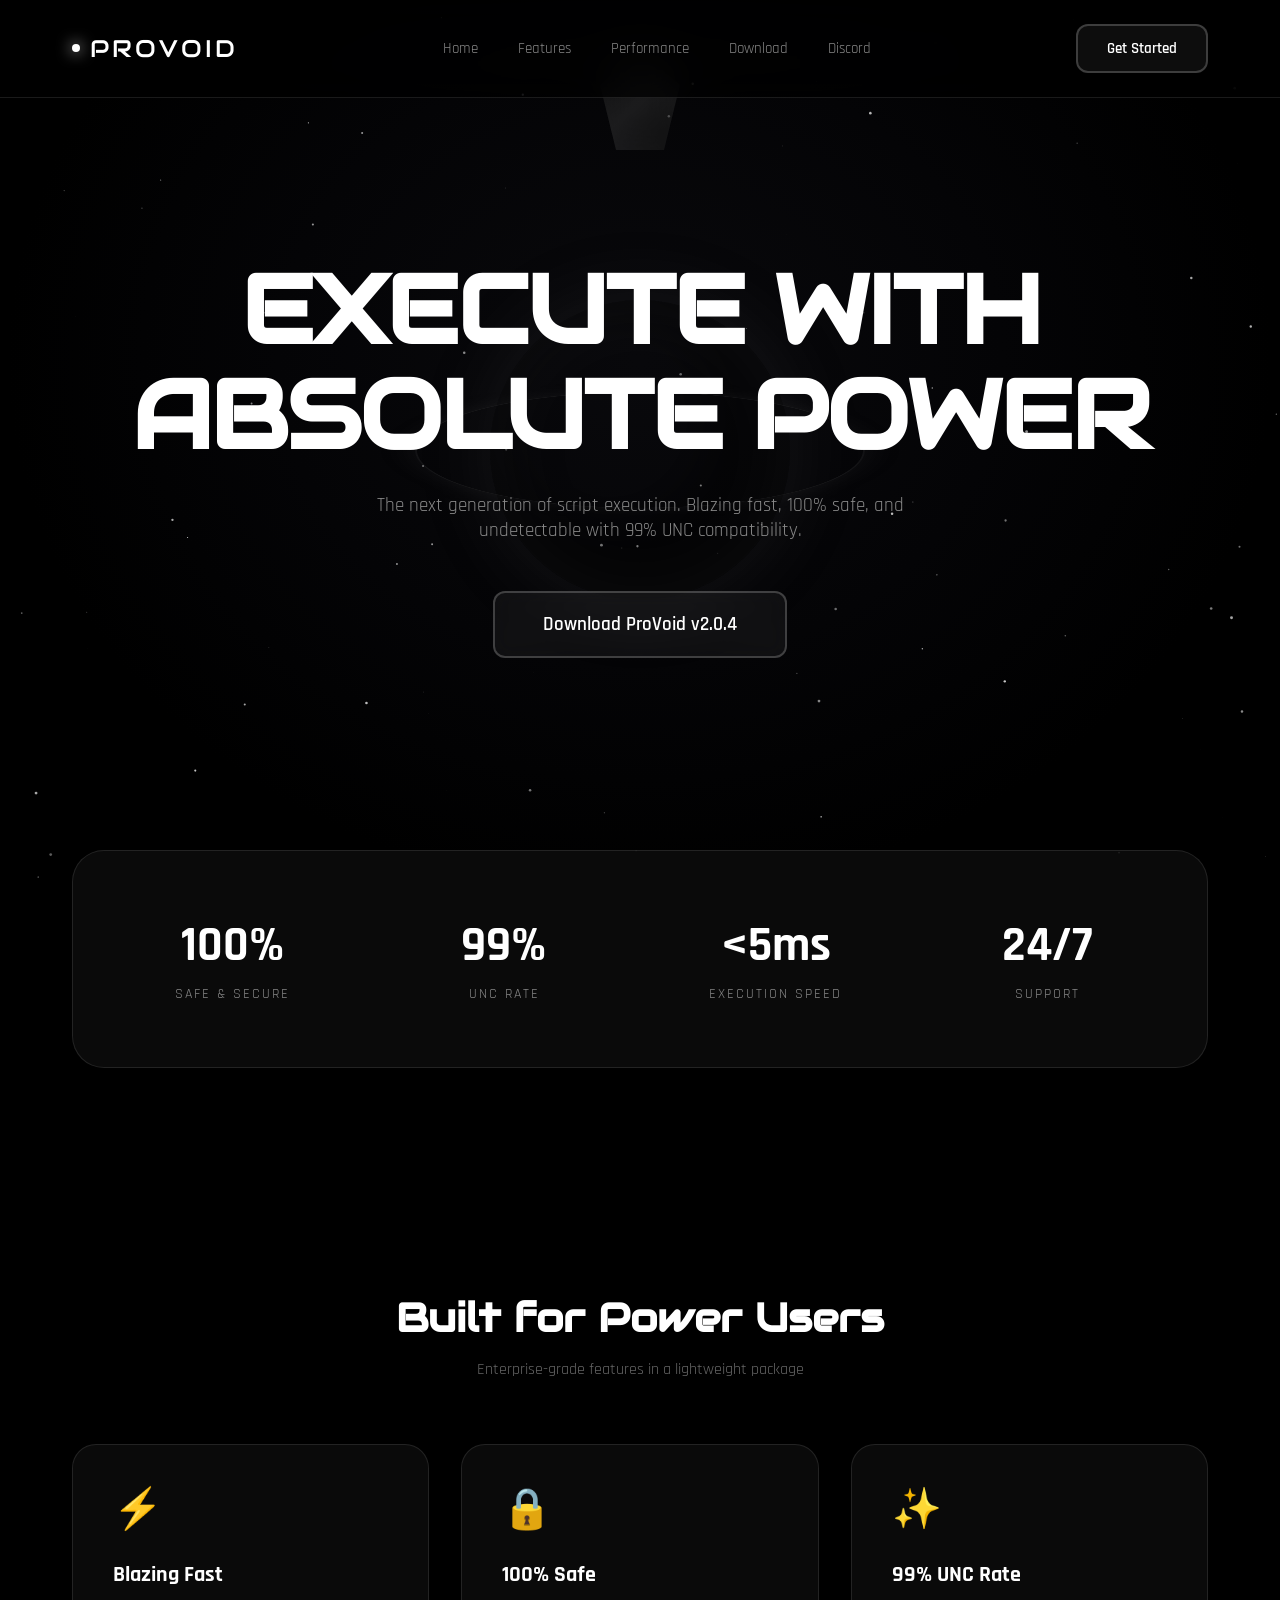
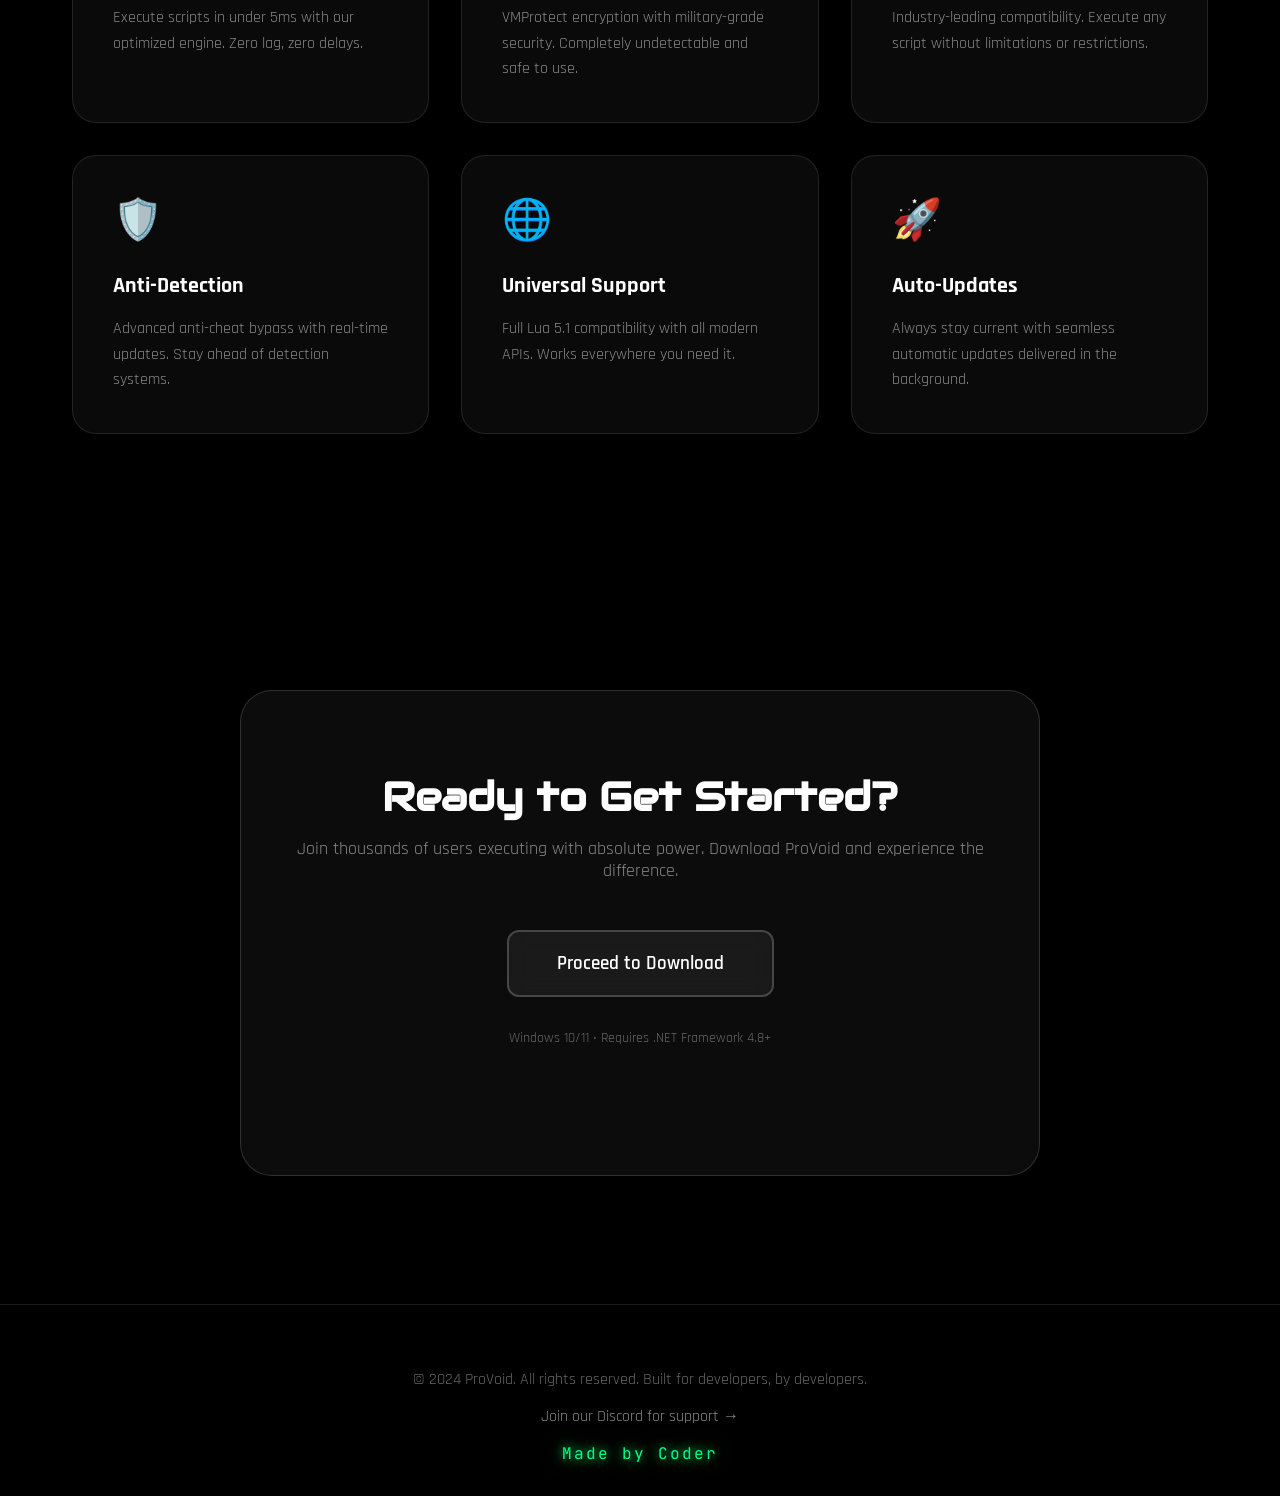
==== commit 05bf2a9f: "Update index.html" ====
--- a/index.html
+++ b/index.html
@@ -28,370 +28,664 @@
         .void-gradient {
             position: fixed;
             inset: 0;
-            background: radial-gradient(ellipse at 50% 40%, rgba(30, 30, 40, 0.3) 0%, rgba(20, 20, 30, 0.5) 40%, #000 100%);
+            background: radial-gradient(ellipse at 50% 40%, rgba(30, 30, 40, 0.3) 0%, rgba(20, 20, 30, 0.2) 40%, transparent 70%);
+            z-index: 0;
+        }
+
+        /* Black Hole Animation */
+        .blackhole-container {
+            position: fixed;
+            top: 50%;
+            left: 50%;
+            transform: translate(-50%, -50%);
+            width: 600px;
+            height: 600px;
             z-index: 2;
-        }
-
-        /* Layout */
+            pointer-events: none;
+            opacity: 0.4;
+        }
+
+        .blackhole {
+            position: absolute;
+            top: 50%;
+            left: 50%;
+            transform: translate(-50%, -50%);
+            width: 300px;
+            height: 300px;
+            border-radius: 50%;
+            background: radial-gradient(circle at 40% 40%, transparent 30%, rgba(0, 0, 0, 0.95) 50%, #000 70%);
+            box-shadow: 0 0 80px rgba(100, 100, 100, 0.4), inset 0 0 80px rgba(80, 80, 80, 0.3);
+            animation: voidPulse 4s ease-in-out infinite;
+        }
+
+        @keyframes voidPulse {
+            0%, 100% { transform: translate(-50%, -50%) scale(1); }
+            50% { transform: translate(-50%, -50%) scale(1.05); }
+        }
+
+        .accretion-disk {
+            position: absolute;
+            top: 50%;
+            left: 50%;
+            transform: translate(-50%, -50%) rotateX(75deg);
+            width: 450px;
+            height: 450px;
+            border-radius: 50%;
+            border: 2px solid rgba(120, 120, 120, 0.3);
+            animation: rotate 20s linear infinite;
+            box-shadow: 0 0 40px rgba(100, 100, 100, 0.3);
+        }
+
+        @keyframes rotate {
+            from { transform: translate(-50%, -50%) rotateX(75deg) rotateZ(0deg); }
+            to { transform: translate(-50%, -50%) rotateX(75deg) rotateZ(360deg); }
+        }
+
+        .crystal {
+            position: absolute;
+            top: -100px;
+            left: 50%;
+            transform: translateX(-50%);
+            width: 80px;
+            height: 100px;
+            background: linear-gradient(135deg, rgba(20, 20, 20, 0.95) 0%, rgba(60, 60, 60, 0.9) 50%, rgba(20, 20, 20, 0.95) 100%);
+            clip-path: polygon(50% 0%, 100% 35%, 80% 100%, 20% 100%, 0% 35%);
+            animation: crystalSink 8s ease-in-out infinite, crystalSpin 12s linear infinite;
+            filter: drop-shadow(0 0 20px rgba(200, 200, 200, 0.5));
+            box-shadow: inset 0 0 30px rgba(120, 120, 120, 0.3);
+        }
+
+        @keyframes crystalSink {
+            0% { top: -100px; opacity: 0; transform: translateX(-50%) scale(0.5); }
+            20% { opacity: 1; transform: translateX(-50%) scale(1); }
+            80% { opacity: 1; transform: translateX(-50%) scale(1); }
+            100% { top: 50%; opacity: 0; transform: translateX(-50%) scale(0.2); }
+        }
+
+        @keyframes crystalSpin {
+            from { transform: translateX(-50%) rotateZ(0deg); }
+            to { transform: translateX(-50%) rotateZ(360deg); }
+        }
+
+        .container {
+            max-width: 1200px;
+            margin: 0 auto;
+            padding: 0 2rem;
+            position: relative;
+            z-index: 10;
+        }
+
+        /* Header */
         header {
-            position: fixed;
+            padding: 1.5rem 0;
+            position: sticky;
             top: 0;
-            width: 100%;
-            padding: 20px 50px;
+            z-index: 100;
+            backdrop-filter: blur(20px);
+            border-bottom: 1px solid rgba(255, 255, 255, 0.1);
+            background: rgba(0, 0, 0, 0.7);
+        }
+
+        nav {
             display: flex;
             justify-content: space-between;
             align-items: center;
-            z-index: 100;
-            background: rgba(0,0,0,0.5);
+        }
+
+        .logo {
+            font-family: 'Audiowide', sans-serif;
+            font-size: 1.5rem;
+            letter-spacing: 3px;
+            display: flex;
+            align-items: center;
+            gap: 10px;
+        }
+
+        .logo-dot {
+            width: 8px;
+            height: 8px;
+            background: #fff;
+            border-radius: 50%;
+            box-shadow: 0 0 15px #fff;
+            animation: dotPulse 2s ease-in-out infinite;
+        }
+
+        @keyframes dotPulse {
+            0%, 100% { box-shadow: 0 0 15px #fff; }
+            50% { box-shadow: 0 0 25px #fff; }
+        }
+
+        .nav-links {
+            display: flex;
+            list-style: none;
+            gap: 2.5rem;
+        }
+
+        .nav-links a {
+            color: #888;
+            text-decoration: none;
+            font-size: 0.95rem;
+            transition: all 0.3s;
+            position: relative;
+        }
+
+        .nav-links a::after {
+            content: '';
+            position: absolute;
+            bottom: -5px;
+            left: 0;
+            width: 0;
+            height: 2px;
+            background: #fff;
+            transition: width 0.3s;
+        }
+
+        .nav-links a:hover {
+            color: #fff;
+        }
+
+        .nav-links a:hover::after {
+            width: 100%;
+        }
+
+        .btn {
+            padding: 0.8rem 1.8rem;
+            background: rgba(255, 255, 255, 0.05);
+            border: 2px solid rgba(255, 255, 255, 0.2);
+            border-radius: 12px;
+            color: #fff;
+            font-family: 'Rajdhani', sans-serif;
+            font-size: 0.95rem;
+            font-weight: 600;
+            cursor: pointer;
+            transition: all 0.4s;
+            text-decoration: none;
+            display: inline-block;
             backdrop-filter: blur(10px);
-            border-bottom: 1px solid rgba(255,255,255,0.05);
-        }
-
-        .logo {
-            font-family: 'Audiowide', cursive;
-            font-size: 1.8rem;
-            color: #00a2ff;
-            text-shadow: 0 0 15px rgba(0, 162, 255, 0.5);
-            text-decoration: none;
-        }
-
-        nav a {
-            color: #fff;
-            text-decoration: none;
-            margin-left: 30px;
-            font-weight: 600;
-            letter-spacing: 1px;
-            transition: 0.3s;
-            opacity: 0.7;
-        }
-
-        nav a:hover { opacity: 1; color: #00a2ff; }
-
-        section { position: relative; z-index: 10; }
-
+        }
+
+        .btn:hover {
+            transform: translateY(-3px);
+            border-color: rgba(255, 255, 255, 0.5);
+            box-shadow: 0 10px 30px rgba(255, 255, 255, 0.1);
+            background: rgba(255, 255, 255, 0.1);
+        }
+
+        /* Hero Section */
         .hero {
-            height: 100vh;
-            display: flex;
-            flex-direction: column;
-            justify-content: center;
-            align-items: center;
+            padding: 10rem 0 6rem;
             text-align: center;
-            padding: 0 20px;
         }
 
         .hero h1 {
-            font-family: 'Audiowide', cursive;
-            font-size: clamp(3rem, 10vw, 6rem);
-            margin-bottom: 20px;
-            background: linear-gradient(to bottom, #fff, #666);
-            -webkit-background-clip: text;
-            -webkit-text-fill-color: transparent;
+            font-family: 'Audiowide', sans-serif;
+            font-size: clamp(3rem, 8vw, 6rem);
             letter-spacing: -2px;
+            margin-bottom: 1.5rem;
+            line-height: 1.1;
         }
 
         .hero p {
-            font-size: 1.4rem;
-            color: #aaa;
+            font-size: 1.2rem;
+            color: #888;
+            margin-bottom: 3rem;
             max-width: 600px;
-            margin-bottom: 40px;
-            line-height: 1.6;
-        }
-
-        .cta-btn {
-            padding: 18px 45px;
-            background: #fff;
-            color: #000;
-            text-decoration: none;
+            margin-left: auto;
+            margin-right: auto;
+        }
+
+        /* Stats Section */
+        .stats {
+            padding: 6rem 0;
+        }
+
+        .stats-container {
+            background: rgba(15, 15, 15, 0.7);
+            border: 1px solid rgba(255, 255, 255, 0.1);
+            border-radius: 32px;
+            padding: 4rem 3rem;
+            backdrop-filter: blur(10px);
+            display: grid;
+            grid-template-columns: repeat(auto-fit, minmax(200px, 1fr));
+            gap: 3rem;
+            text-align: center;
+        }
+
+        .stat-item h3 {
+            font-size: 3rem;
             font-weight: 700;
-            border-radius: 5px;
-            font-size: 1.1rem;
-            transition: 0.4s;
-            border: 1px solid transparent;
-        }
-
-        .cta-btn:hover {
-            background: transparent;
-            color: #fff;
-            border-color: #fff;
-            box-shadow: 0 0 30px rgba(255,255,255,0.2);
-        }
-
-        /* Pricing Section Styles */
-        .pricing-section {
-            padding: 100px 20px;
-            background: rgba(10, 10, 15, 0.4);
-        }
-
-        .pricing-container {
-            max-width: 1200px;
-            margin: 0 auto;
+            margin-bottom: 0.5rem;
+        }
+
+        .stat-item p {
+            color: #888;
+            font-size: 0.9rem;
+            text-transform: uppercase;
+            letter-spacing: 2px;
+        }
+
+        /* Features Grid */
+        .features {
+            padding: 8rem 0;
+        }
+
+        .features h2 {
             text-align: center;
-        }
-
-        .pricing-grid {
+            font-size: 2.5rem;
+            font-family: 'Audiowide', sans-serif;
+            margin-bottom: 1rem;
+        }
+
+        .features-subtitle {
+            text-align: center;
+            color: #666;
+            margin-bottom: 4rem;
+        }
+
+        .features-grid {
             display: grid;
             grid-template-columns: repeat(auto-fit, minmax(300px, 1fr));
-            gap: 30px;
-            margin-top: 50px;
-        }
-
-        .price-card {
-            background: rgba(255, 255, 255, 0.03);
+            gap: 2rem;
+        }
+
+        .feature-card {
+            background: rgba(15, 15, 15, 0.7);
             border: 1px solid rgba(255, 255, 255, 0.1);
-            border-radius: 20px;
-            padding: 40px;
-            transition: 0.4s cubic-bezier(0.175, 0.885, 0.32, 1.275);
+            border-radius: 24px;
+            padding: 2.5rem;
             backdrop-filter: blur(10px);
-            display: flex;
-            flex-direction: column;
-            align-items: center;
-        }
-
-        .price-card:hover {
-            transform: translateY(-15px);
-            border-color: #00a2ff;
-            background: rgba(0, 162, 255, 0.05);
-            box-shadow: 0 20px 40px rgba(0, 0, 0, 0.4);
-        }
-
-        .price-card.featured {
-            border: 2px solid #00a2ff;
-            background: rgba(0, 162, 255, 0.04);
-            position: relative;
-            transform: scale(1.05);
-        }
-
-        .featured-badge {
-            position: absolute;
-            top: -15px;
-            background: #00a2ff;
-            color: #000;
-            padding: 5px 20px;
-            border-radius: 20px;
-            font-weight: 700;
-            font-size: 0.8rem;
-        }
-
-        .price-amount {
+            transition: all 0.4s;
+        }
+
+        .feature-card:hover {
+            transform: translateY(-10px);
+            border-color: rgba(255, 255, 255, 0.3);
+            box-shadow: 0 20px 60px rgba(0, 0, 0, 0.5);
+        }
+
+        .feature-icon {
+            font-size: 2.5rem;
+            margin-bottom: 1.5rem;
+        }
+
+        .feature-card h3 {
+            font-size: 1.4rem;
+            margin-bottom: 1rem;
+        }
+
+        .feature-card p {
+            color: #888;
+            line-height: 1.6;
+        }
+
+        /* CTA Section */
+        .cta {
+            padding: 8rem 0;
+            text-align: center;
+        }
+
+        .cta-card {
+            background: rgba(15, 15, 15, 0.8);
+            border: 1px solid rgba(255, 255, 255, 0.15);
+            border-radius: 32px;
+            padding: 5rem 3rem;
+            backdrop-filter: blur(20px);
+            max-width: 800px;
+            margin: 0 auto;
+        }
+
+        .cta h2 {
+            font-family: 'Audiowide', sans-serif;
+            font-size: 2.5rem;
+            margin-bottom: 1rem;
+        }
+
+        .cta p {
+            color: #888;
+            font-size: 1.1rem;
+            margin-bottom: 3rem;
+        }
+
+        .btn-large {
+            padding: 1.2rem 3rem;
+            font-size: 1.2rem;
+        }
+
+        /* Footer */
+        footer {
+            padding: 4rem 0 2rem;
+            text-align: center;
+            border-top: 1px solid rgba(255, 255, 255, 0.1);
+            color: #666;
+        }
+
+        .made-by {
+            margin-top: 1rem;
+            font-size: 1rem;
+            color: #00ff88;
+            text-shadow: 
+                0 0 10px rgba(0, 255, 136, 0.8),
+                0 0 20px rgba(0, 255, 136, 0.6),
+                0 0 30px rgba(0, 255, 136, 0.4);
+            animation: neonPulse 2s ease-in-out infinite;
             font-family: 'JetBrains Mono', monospace;
-            font-size: 3.5rem;
-            font-weight: 700;
-            margin: 20px 0;
-            color: #fff;
-        }
-
-        .price-amount span { font-size: 1rem; color: #666; }
-
-        .feature-list {
-            list-style: none;
-            text-align: left;
-            width: 100%;
-            margin-bottom: 30px;
-            color: #ccc;
-            line-height: 2.2;
-        }
-
-        .feature-list li::before {
-            content: "✓";
-            color: #00a2ff;
-            margin-right: 10px;
-            font-weight: bold;
-        }
-
-        .price-btn {
-            width: 100%;
-            padding: 15px;
-            border-radius: 10px;
-            border: 1px solid #333;
-            background: transparent;
-            color: #fff;
-            font-family: 'Rajdhani';
-            font-weight: 700;
-            cursor: pointer;
-            transition: 0.3s;
-            text-transform: uppercase;
             letter-spacing: 2px;
         }
 
-        .price-card.featured .price-btn {
-            background: #00a2ff;
-            color: #000;
-            border: none;
-        }
-
-        .price-btn:hover {
-            background: #fff;
-            color: #000;
-        }
-
-        /* Loading Overlay */
-        #loading-overlay {
+        @keyframes neonPulse {
+            0%, 100% { 
+                text-shadow: 
+                    0 0 10px rgba(0, 255, 136, 0.8),
+                    0 0 20px rgba(0, 255, 136, 0.6),
+                    0 0 30px rgba(0, 255, 136, 0.4);
+            }
+            50% { 
+                text-shadow: 
+                    0 0 15px rgba(0, 255, 136, 1),
+                    0 0 30px rgba(0, 255, 136, 0.8),
+                    0 0 45px rgba(0, 255, 136, 0.6);
+            }
+        }
+
+        /* Loading Screen */
+        .loading-screen {
             position: fixed;
             inset: 0;
             background: #000;
-            z-index: 1000;
+            z-index: 10000;
             display: none;
+            align-items: center;
+            justify-content: center;
             flex-direction: column;
-            justify-content: center;
-            align-items: center;
-        }
-
-        .progress-bar {
+        }
+
+        .loading-screen.active {
+            display: flex;
+        }
+
+        .loading-content {
+            text-align: center;
+        }
+
+        .loading-spinner {
+            width: 80px;
+            height: 80px;
+            border: 3px solid rgba(255, 255, 255, 0.1);
+            border-top: 3px solid #fff;
+            border-radius: 50%;
+            animation: spin 1s linear infinite;
+            margin: 0 auto 2rem;
+        }
+
+        @keyframes spin {
+            to { transform: rotate(360deg); }
+        }
+
+        .loading-text {
+            font-family: 'JetBrains Mono', monospace;
+            font-size: 0.9rem;
+            color: #888;
+            letter-spacing: 3px;
+            text-transform: uppercase;
+            margin-bottom: 2rem;
+        }
+
+        .loading-bar {
             width: 300px;
-            height: 2px;
-            background: rgba(255,255,255,0.1);
-            margin-top: 20px;
-            position: relative;
+            height: 4px;
+            background: rgba(255, 255, 255, 0.1);
+            border-radius: 10px;
             overflow: hidden;
-        }
-
-        .progress-fill {
-            position: absolute;
-            left: 0;
-            top: 0;
+            margin: 0 auto;
+        }
+
+        .loading-progress {
+            width: 0%;
             height: 100%;
-            background: #00a2ff;
-            width: 0%;
-            transition: 0.1s;
+            background: #fff;
+            box-shadow: 0 0 15px rgba(255, 255, 255, 0.5);
+            transition: width 0.5s;
+        }
+
+        .loading-percentage {
+            font-family: 'Audiowide', sans-serif;
+            font-size: 2rem;
+            margin-top: 1.5rem;
+            color: #fff;
+        }
+
+        @media (max-width: 768px) {
+            .nav-links {
+                display: none;
+            }
+            
+            .hero h1 {
+                font-size: 2.5rem;
+            }
+            
+            .stats-container {
+                grid-template-columns: 1fr;
+            }
         }
     </style>
 </head>
 <body>
+
     <canvas id="cosmic-canvas"></canvas>
     <div class="void-gradient"></div>
 
+    <!-- Black Hole & Crystal -->
+    <div class="blackhole-container">
+        <div class="blackhole"></div>
+        <div class="accretion-disk"></div>
+        <div class="crystal"></div>
+    </div>
+
+    <!-- Header -->
     <header>
-        <a href="#" class="logo">PROVOID</a>
-        <nav>
-            <a href="#features">Features</a>
-            <a href="#pricing">Pricing</a>
-            <a href="https://discord.gg/provoid" target="_blank">Discord</a>
-            <a href="javascript:void(0)" onclick="startDownload()" style="color: #00a2ff; opacity: 1;">Download</a>
-        </nav>
+        <div class="container">
+            <nav>
+                <div class="logo">
+                    <div class="logo-dot"></div>
+                    PROVOID
+                </div>
+                <ul class="nav-links">
+                    <li><a href="#home">Home</a></li>
+                    <li><a href="#features">Features</a></li>
+                    <li><a href="#stats">Performance</a></li>
+                    <li><a href="#download">Download</a></li>
+                    <li><a href="https://discord.gg/mG2QCJRTJK" target="_blank">Discord</a></li>
+                </ul>
+                <button class="btn" onclick="scrollToDownload()">Get Started</button>
+            </nav>
+        </div>
     </header>
 
-    <main>
-        <section class="hero">
-            <h1>ASCEND BEYOND</h1>
-            <p>The most advanced multi-API executor for modern environments. Undetectable. Unstoppable. Pure performance.</p>
-            <div style="display: flex; gap: 20px;">
-                <a href="javascript:void(0)" onclick="startDownload()" class="cta-btn">GET PROVOID</a>
-                <a href="#pricing" class="cta-btn" style="background: transparent; color: #fff; border-color: rgba(255,255,255,0.2);">VIEW TIERS</a>
+    <!-- Hero Section -->
+    <section id="home" class="hero">
+        <div class="container">
+            <h1>EXECUTE WITH<br>ABSOLUTE POWER</h1>
+            <p>The next generation of script execution. Blazing fast, 100% safe, and undetectable with 99% UNC compatibility.</p>
+            <button class="btn btn-large" onclick="scrollToDownload()">Download ProVoid v2.0.4</button>
+        </div>
+    </section>
+
+    <!-- Stats Section -->
+    <section id="stats" class="stats">
+        <div class="container">
+            <div class="stats-container">
+                <div class="stat-item">
+                    <h3>100%</h3>
+                    <p>Safe & Secure</p>
+                </div>
+                <div class="stat-item">
+                    <h3>99%</h3>
+                    <p>UNC Rate</p>
+                </div>
+                <div class="stat-item">
+                    <h3>&lt;5ms</h3>
+                    <p>Execution Speed</p>
+                </div>
+                <div class="stat-item">
+                    <h3>24/7</h3>
+                    <p>Support</p>
+                </div>
             </div>
-        </section>
-
-        <section id="pricing" class="pricing-section">
-            <div class="pricing-container">
-                <h2 style="font-family: 'Audiowide'; font-size: 3rem; margin-bottom: 10px;">ACCESS TIERS</h2>
-                <p style="color: #666; margin-bottom: 50px;">Choose the power level that fits your execution needs.</p>
-                
-                <div class="pricing-grid">
-                    <div class="price-card">
-                        <h3 style="color: #aaa;">Starter Key</h3>
-                        <div class="price-amount">$4.99<span>/mo</span></div>
-                        <ul class="feature-list">
-                            <li>24-Hour Key Duration</li>
-                            <li>Standard Execution API</li>
-                            <li>Basic Script Hub Access</li>
-                            <li>Community Support</li>
-                        </ul>
-                        <button class="price-btn">Get Started</button>
-                    </div>
-
-                    <div class="price-card featured">
-                        <div class="featured-badge">MOST POPULAR</div>
-                        <h3 style="color: #fff;">Pro Elite</h3>
-                        <div class="price-amount">$14.99<span>/mo</span></div>
-                        <ul class="feature-list">
-                            <li>Weekly Key System</li>
-                            <li>Ad-Free Key Generation</li>
-                            <li>Priority Execution Engine</li>
-                            <li>Cloud Script Storage</li>
-                            <li>Priority Discord Role</li>
-                        </ul>
-                        <button class="price-btn">Go Pro</button>
-                    </div>
-
-                    <div class="price-card">
-                        <h3 style="color: #aaa;">Void Prime</h3>
-                        <div class="price-amount">$29.99<span>/mo</span></div>
-                        <ul class="feature-list">
-                            <li>No Key System (Instant)</li>
-                            <li>Internal Beta Access</li>
-                            <li>Custom Proxy Support</li>
-                            <li>Direct Dev Contact</li>
-                            <li>Lifetime Updates</li>
-                        </ul>
-                        <button class="price-btn">Claim Prime</button>
-                    </div>
+        </div>
+    </section>
+
+    <!-- Features Section -->
+    <section id="features" class="features">
+        <div class="container">
+            <h2>Built for Power Users</h2>
+            <p class="features-subtitle">Enterprise-grade features in a lightweight package</p>
+            
+            <div class="features-grid">
+                <div class="feature-card">
+                    <div class="feature-icon">⚡</div>
+                    <h3>Blazing Fast</h3>
+                    <p>Execute scripts in under 5ms with our optimized engine. Zero lag, zero delays.</p>
+                </div>
+                <div class="feature-card">
+                    <div class="feature-icon">🔒</div>
+                    <h3>100% Safe</h3>
+                    <p>VMProtect encryption with military-grade security. Completely undetectable and safe to use.</p>
+                </div>
+                <div class="feature-card">
+                    <div class="feature-icon">✨</div>
+                    <h3>99% UNC Rate</h3>
+                    <p>Industry-leading compatibility. Execute any script without limitations or restrictions.</p>
+                </div>
+                <div class="feature-card">
+                    <div class="feature-icon">🛡️</div>
+                    <h3>Anti-Detection</h3>
+                    <p>Advanced anti-cheat bypass with real-time updates. Stay ahead of detection systems.</p>
+                </div>
+                <div class="feature-card">
+                    <div class="feature-icon">🌐</div>
+                    <h3>Universal Support</h3>
+                    <p>Full Lua 5.1 compatibility with all modern APIs. Works everywhere you need it.</p>
+                </div>
+                <div class="feature-card">
+                    <div class="feature-icon">🚀</div>
+                    <h3>Auto-Updates</h3>
+                    <p>Always stay current with seamless automatic updates delivered in the background.</p>
                 </div>
             </div>
-        </section>
-    </main>
-
-    <div id="loading-overlay">
-        <div style="font-family: 'Audiowide'; font-size: 1.5rem; color: #00a2ff; margin-bottom: 10px;" id="loading-text">INITIALIZING...</div>
-        <div id="loading-percentage" style="font-family: 'JetBrains Mono'; color: #666;">0%</div>
-        <div class="progress-bar">
-            <div class="progress-fill" id="loading-progress"></div>
+        </div>
+    </section>
+
+    <!-- CTA / Download Section -->
+    <section id="download" class="cta">
+        <div class="container">
+            <div class="cta-card">
+                <h2>Ready to Get Started?</h2>
+                <p>Join thousands of users executing with absolute power. Download ProVoid and experience the difference.</p>
+                <button class="btn btn-large" onclick="startLoading()">Proceed to Download</button>
+                <p style="color: #666; font-size: 0.85rem; margin-top: 2rem;">
+                    Windows 10/11 • Requires .NET Framework 4.8+
+                </p>
+            </div>
+        </div>
+    </section>
+
+    <!-- Footer -->
+    <footer>
+        <div class="container">
+            <p>&copy; 2024 ProVoid. All rights reserved. Built for developers, by developers.</p>
+            <p style="margin-top: 1rem;">
+                <a href="https://discord.gg/mG2QCJRTJK" target="_blank" style="color: #888; text-decoration: none; transition: color 0.3s;" onmouseover="this.style.color='#fff'" onmouseout="this.style.color='#888'">
+                    Join our Discord for support →
+                </a>
+            </p>
+            <div class="made-by">Made by Coder</div>
+        </div>
+    </footer>
+
+    <!-- Loading Screen -->
+    <div class="loading-screen" id="loading-screen">
+        <div class="loading-content">
+            <div class="loading-spinner"></div>
+            <div class="loading-text" id="loading-text">INITIALIZING...</div>
+            <div class="loading-bar">
+                <div class="loading-progress" id="loading-progress"></div>
+            </div>
+            <div class="loading-percentage" id="loading-percentage">0%</div>
         </div>
     </div>
 
     <script>
-        // Starfield background
+        // Cosmic Canvas
         const canvas = document.getElementById('cosmic-canvas');
         const ctx = canvas.getContext('2d');
-        let stars = [];
-
-        function resize() {
+        let particles = [];
+
+        function initCanvas() {
             canvas.width = window.innerWidth;
             canvas.height = window.innerHeight;
-        }
-
-        window.addEventListener('resize', resize);
-        resize();
-
-        for(let i = 0; i < 200; i++) {
-            stars.push({
-                x: Math.random() * canvas.width,
-                y: Math.random() * canvas.height,
-                size: Math.random() * 2,
-                speed: Math.random() * 0.5
-            });
+            particles = [];
+            for (let i = 0; i < 100; i++) {
+                particles.push({
+                    x: Math.random() * canvas.width,
+                    y: Math.random() * canvas.height,
+                    radius: Math.random() * 1.5,
+                    speed: Math.random() * 0.3 + 0.1,
+                    opacity: Math.random() * 0.5 + 0.3
+                });
+            }
         }
 
         function animate() {
             ctx.clearRect(0, 0, canvas.width, canvas.height);
-            ctx.fillStyle = '#fff';
-            stars.forEach(star => {
+            particles.forEach(p => {
                 ctx.beginPath();
-                ctx.arc(star.x, star.y, star.size, 0, Math.PI * 2);
+                ctx.arc(p.x, p.y, p.radius, 0, Math.PI * 2);
+                ctx.fillStyle = `rgba(255, 255, 255, ${p.opacity})`;
                 ctx.fill();
-                star.y += star.speed;
-                if(star.y > canvas.height) star.y = 0;
+                
+                p.y += p.speed;
+                if (p.y > canvas.height) p.y = -5;
+                
+                p.opacity += (Math.random() - 0.5) * 0.02;
+                p.opacity = Math.max(0.2, Math.min(0.8, p.opacity));
             });
             requestAnimationFrame(animate);
         }
+
+        initCanvas();
         animate();
-
-        // Download simulation logic
-        function startDownload() {
-            const overlay = document.getElementById('loading-overlay');
+        window.addEventListener('resize', initCanvas);
+
+        // Smooth Scroll
+        function scrollToDownload() {
+            document.getElementById('download').scrollIntoView({ behavior: 'smooth' });
+        }
+
+        // Loading Screen with Detailed Steps
+        function startLoading() {
+            const loadingScreen = document.getElementById('loading-screen');
             const loadingText = document.getElementById('loading-text');
             const loadingProgress = document.getElementById('loading-progress');
             const loadingPercentage = document.getElementById('loading-percentage');
             
-            overlay.style.display = 'flex';
+            loadingScreen.classList.add('active');
             
             const steps = [
-                { text: "INJECTING CORE...", duration: 2000 },
-                { text: "BYPASSING SECURITY...", duration: 3000 },
-                { text: "OPTIMIZING THREADS...", duration: 1500 },
-                { text: "READY TO ASCEND.", duration: 1000 }
+                { text: "INITIALIZING...", duration: 3000 },
+                { text: "CONNECTING TO SERVER...", duration: 5000 },
+                { text: "VERIFYING SECURITY...", duration: 4000 },
+                { text: "CHECKING SYSTEM COMPATIBILITY...", duration: 4000 },
+                { text: "ESTABLISHING SECURE CONNECTION...", duration: 5000 },
+                { text: "AUTHENTICATING SESSION...", duration: 4000 },
+                { text: "BYPASSING FILTERS...", duration: 5000 },
+                { text: "GENERATING SECURE TOKEN...", duration: 4000 },
+                { text: "PREPARING DOWNLOAD...", duration: 3000 },
+                { text: "FINALIZING...", duration: 2000 }
             ];
             
             let currentStep = 0;
             let progress = 0;
+            const totalDuration = steps.reduce((sum, step) => sum + step.duration, 0);
             
             function updateStep() {
                 if (currentStep < steps.length) {
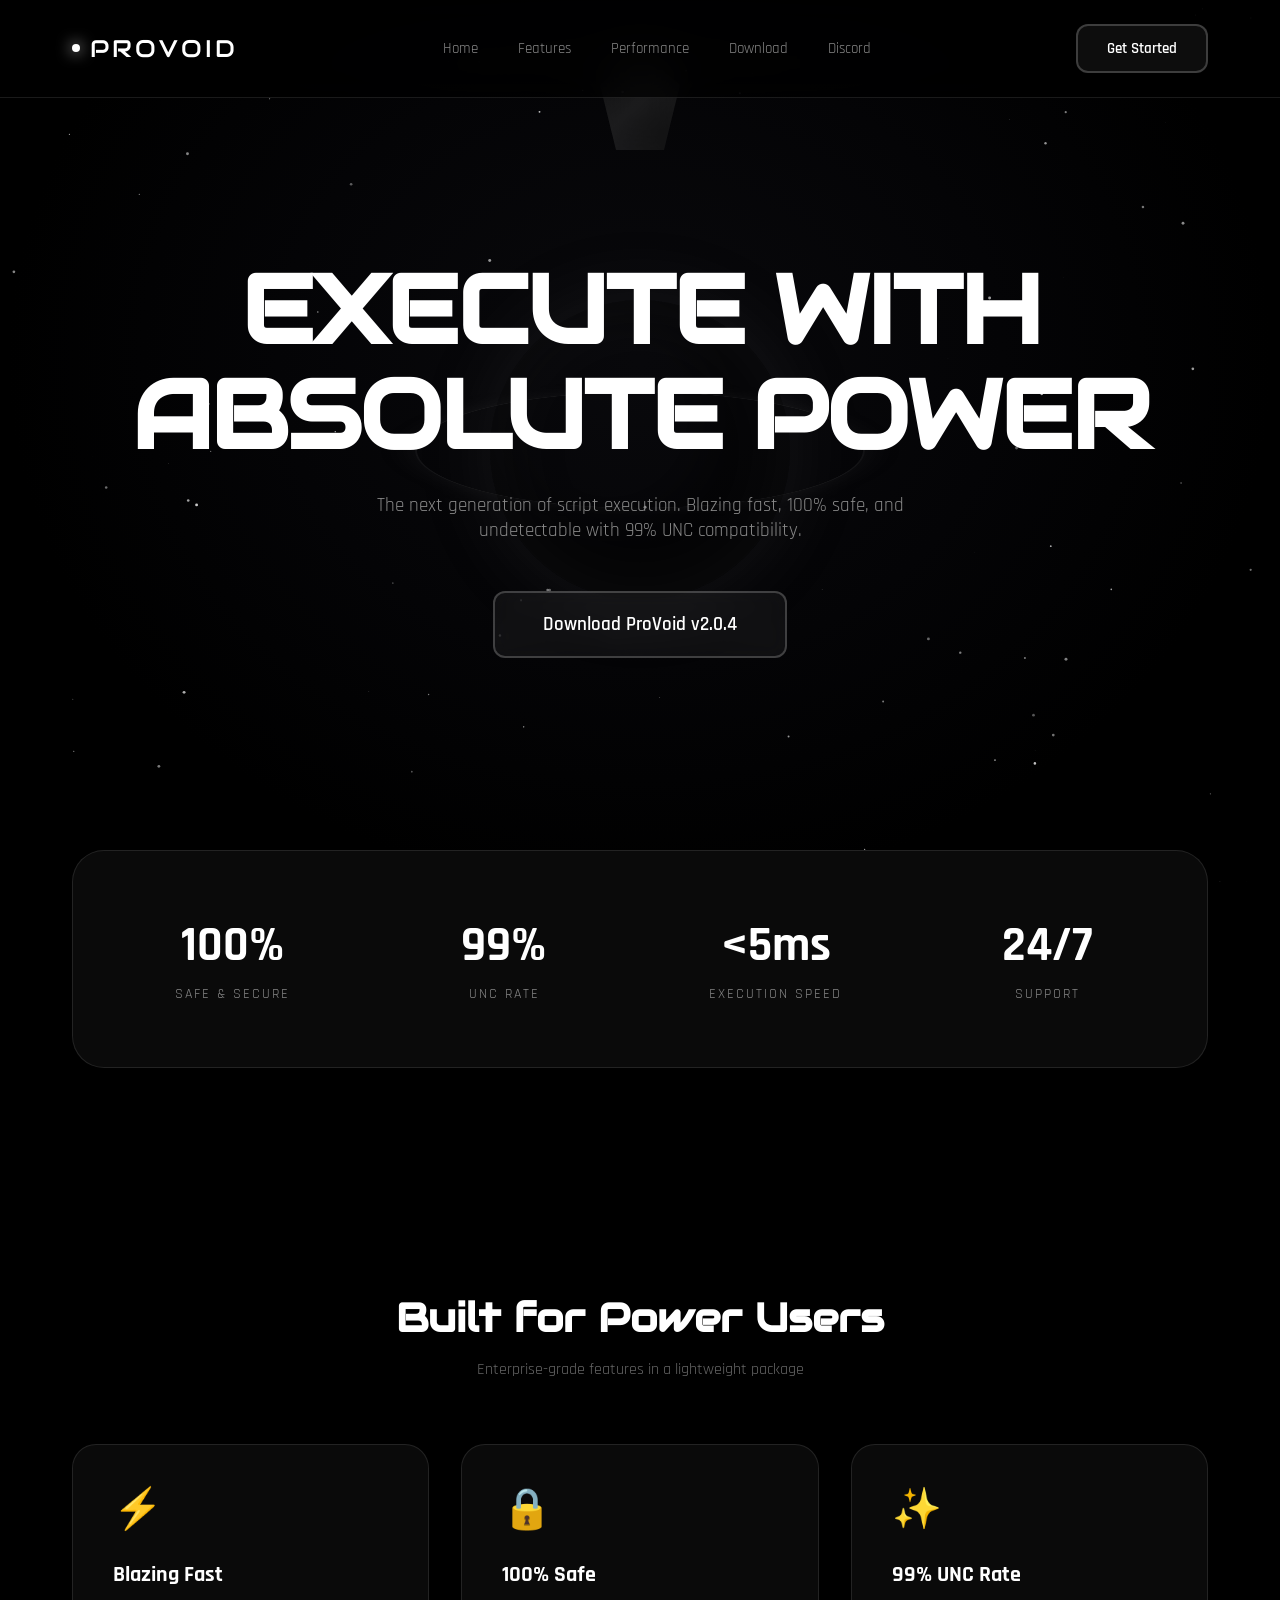
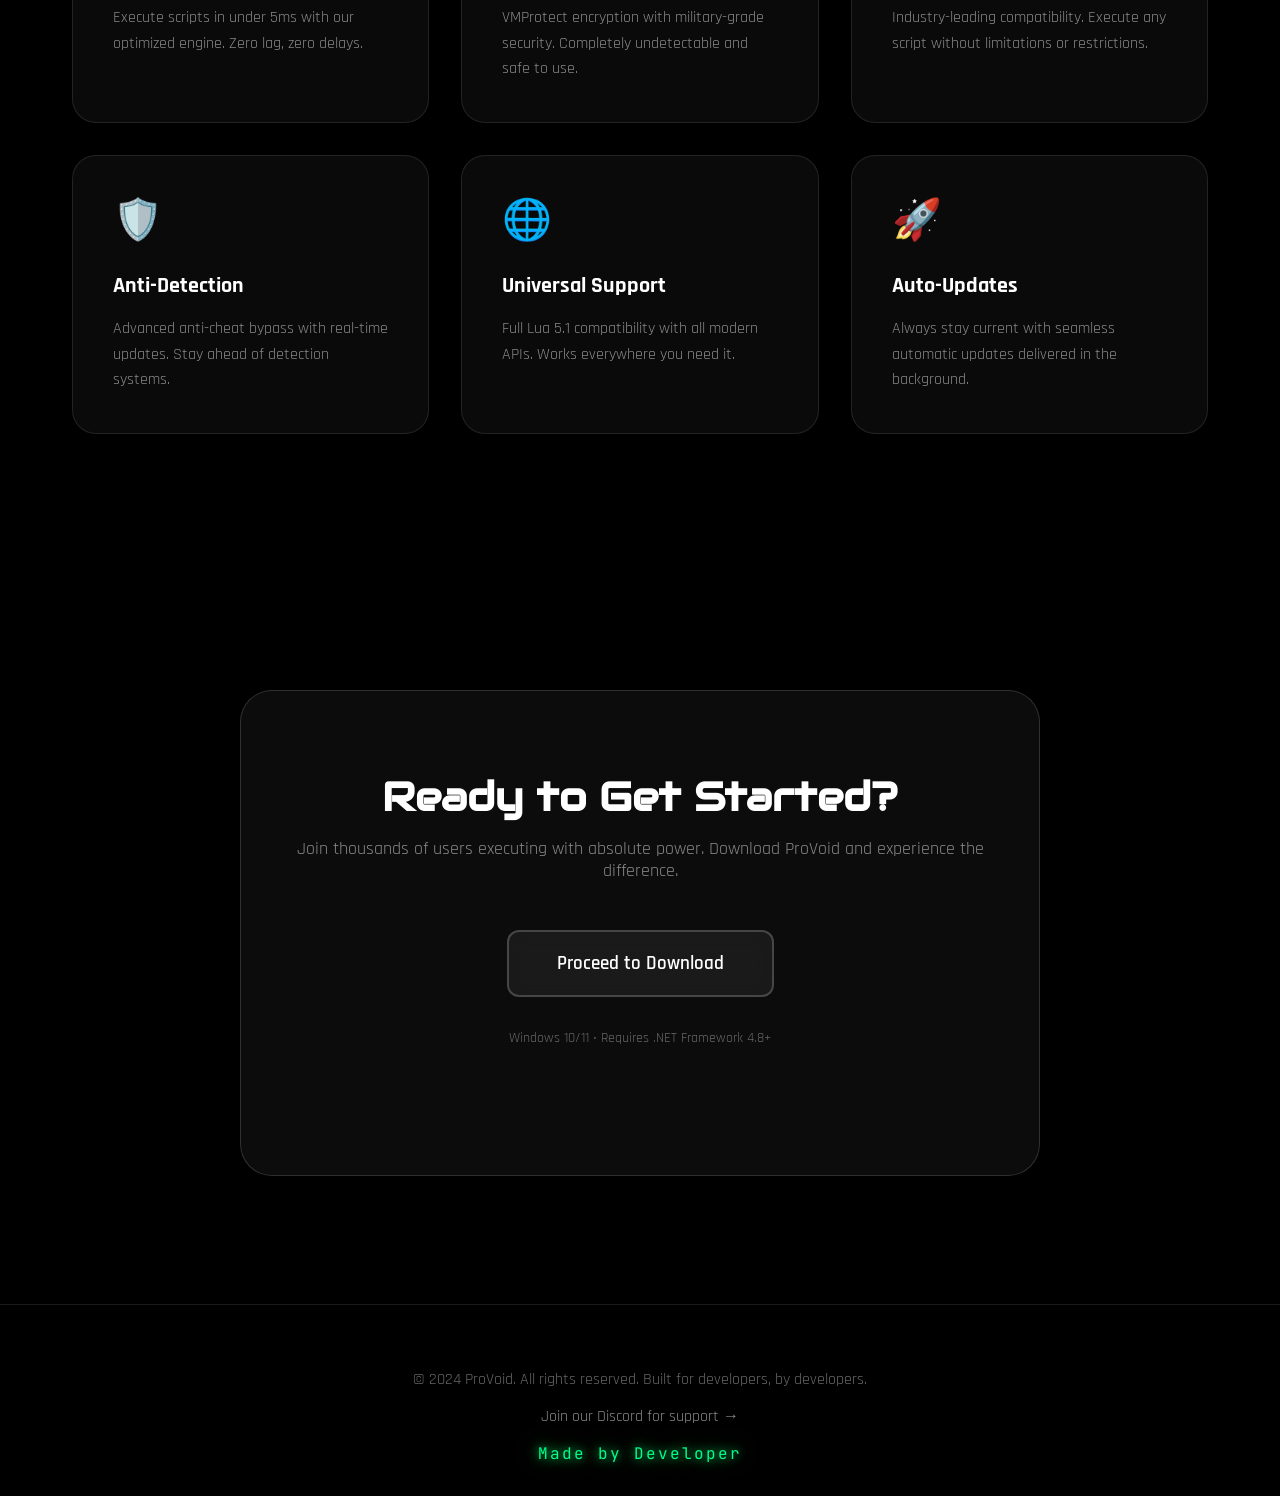
==== commit 4b790f28: "Update index.html" ====
--- a/index.html
+++ b/index.html
@@ -598,7 +598,7 @@
                     Join our Discord for support →
                 </a>
             </p>
-            <div class="made-by">Made by Coder</div>
+            <div class="made-by">Made by Developer</div>
         </div>
     </footer>
 
@@ -717,3 +717,4 @@
     </script>
 </body>
 </html>
+
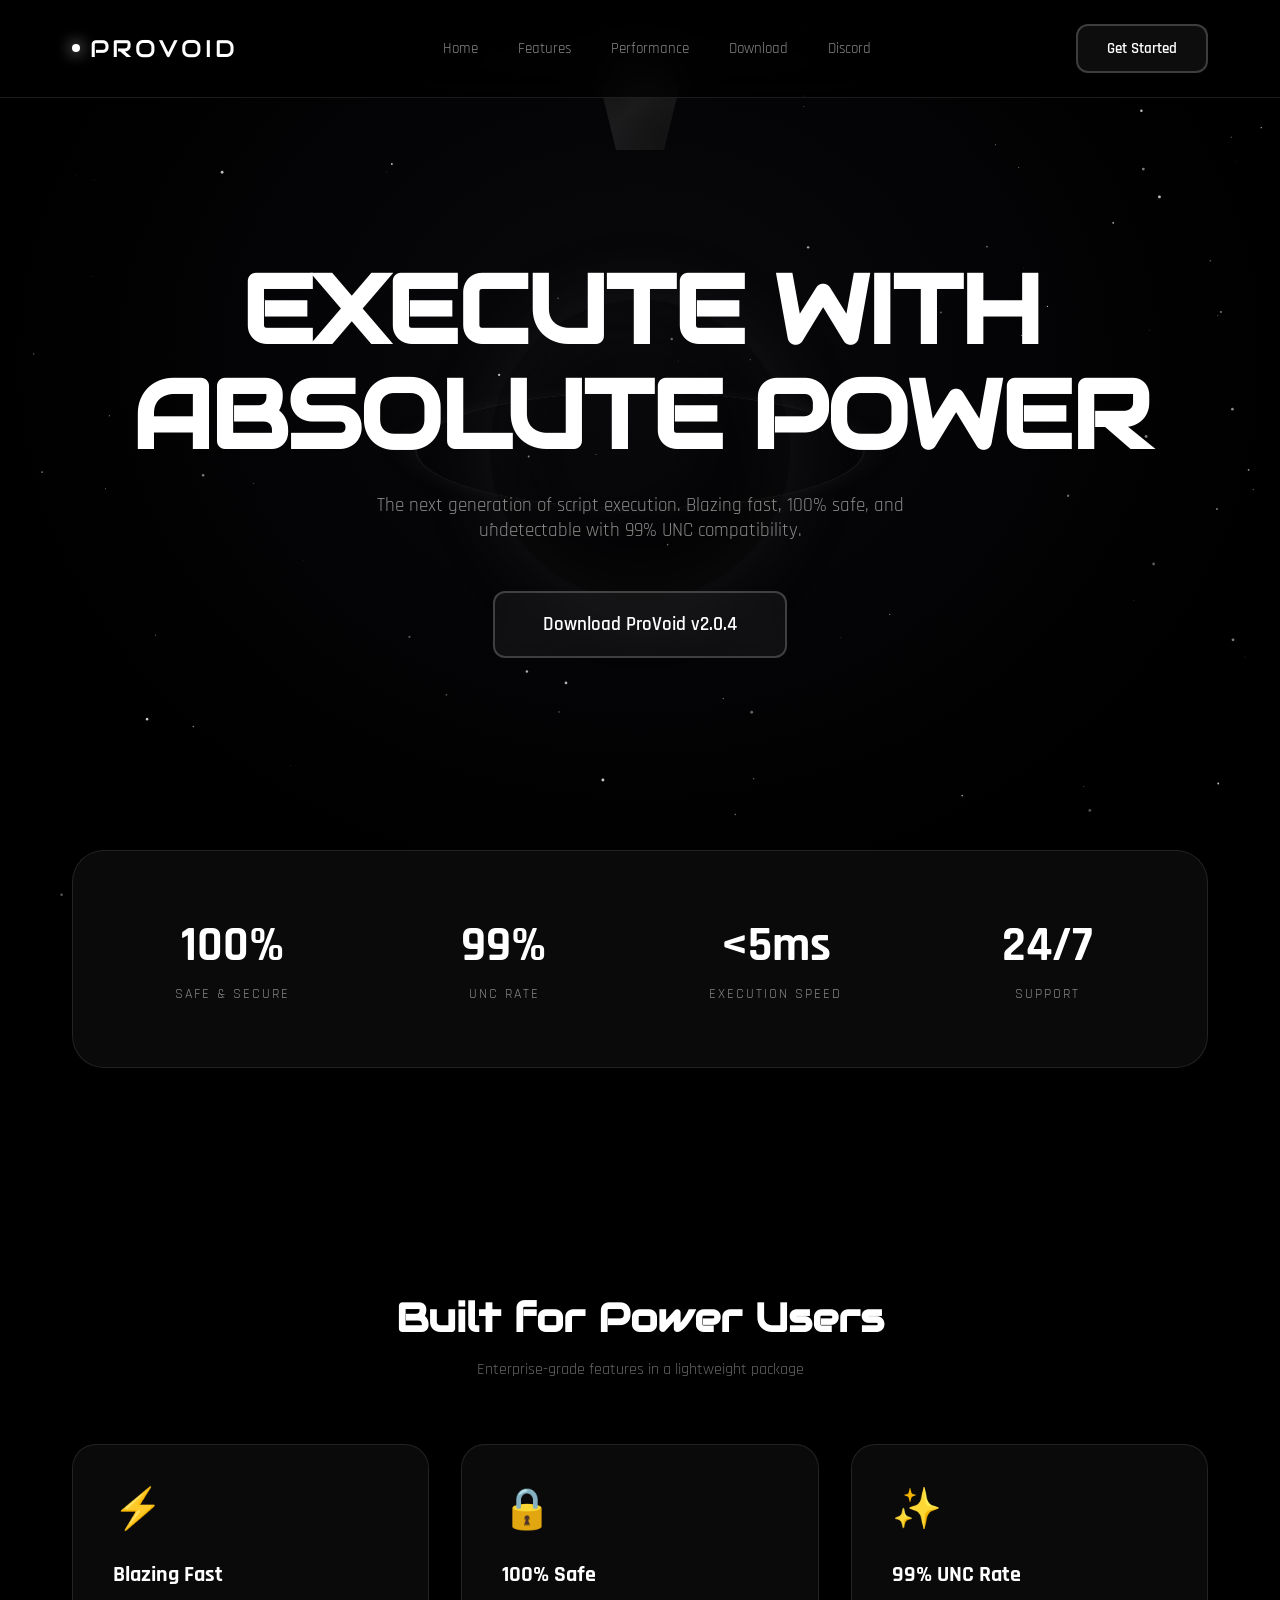
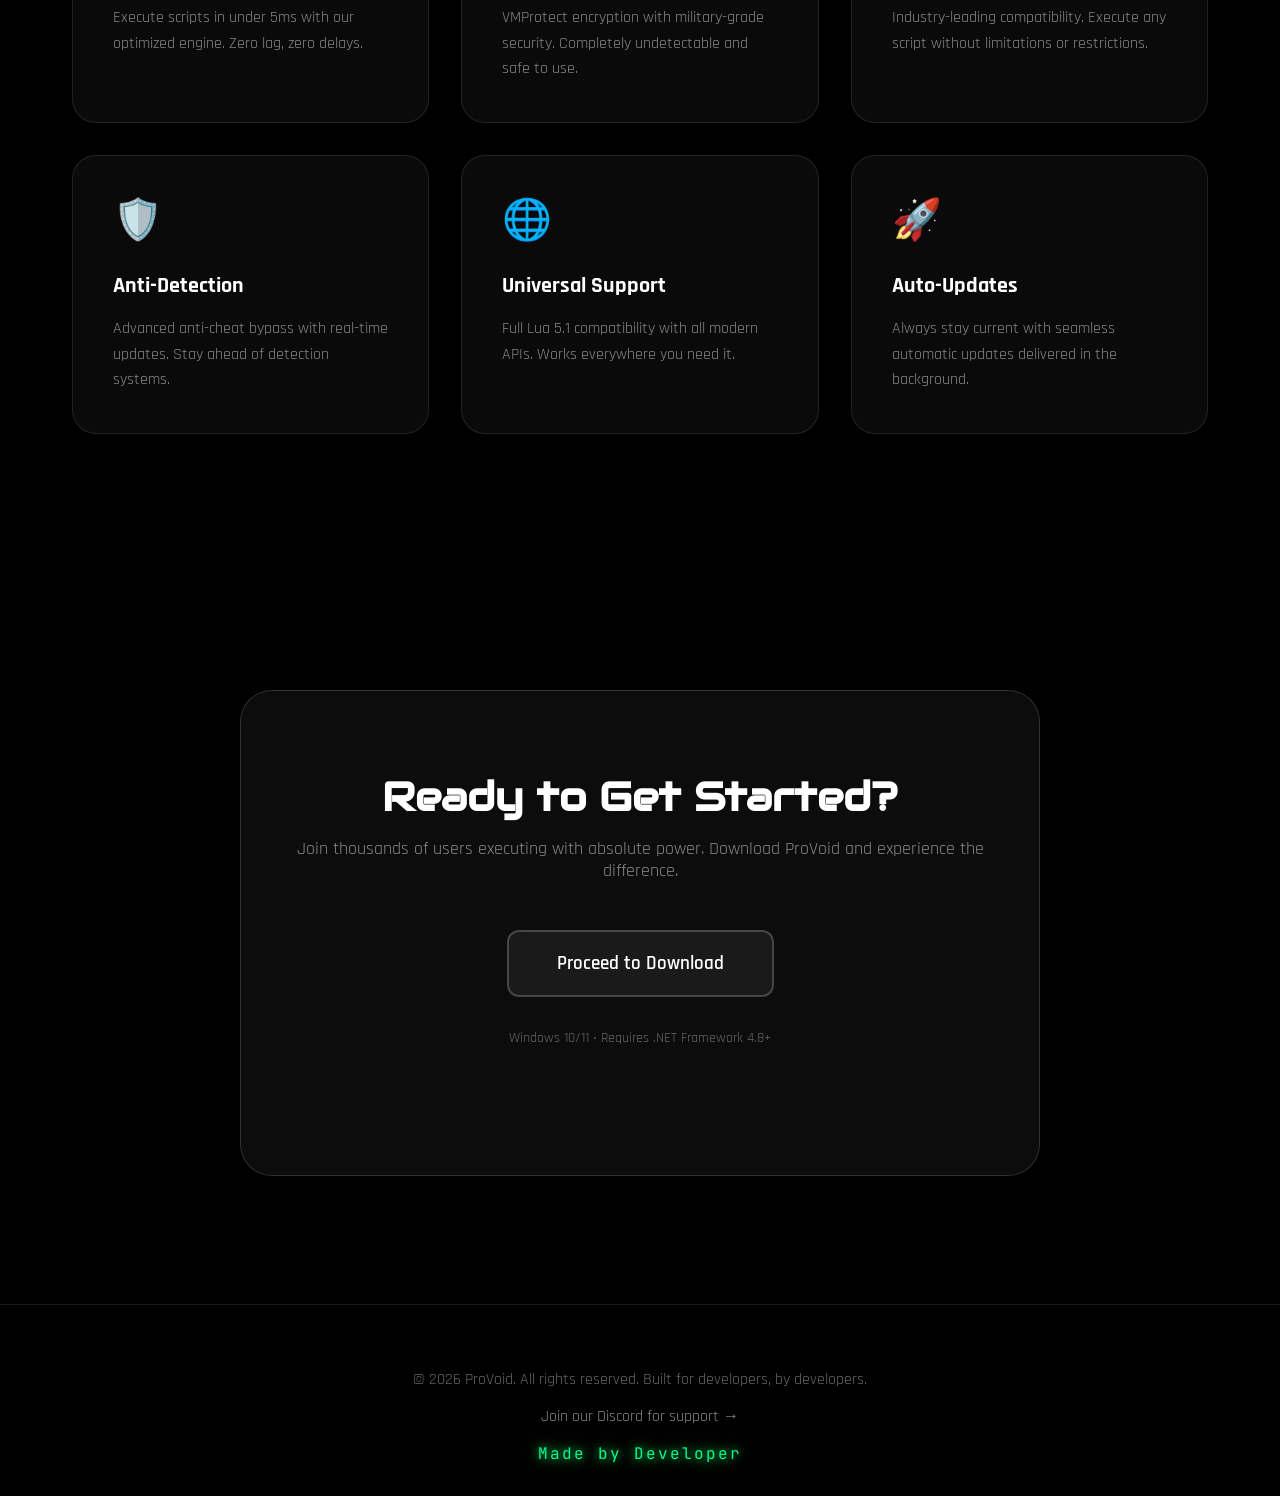
==== commit 63335858: "Update index.html" ====
--- a/index.html
+++ b/index.html
@@ -592,7 +592,7 @@
     <!-- Footer -->
     <footer>
         <div class="container">
-            <p>&copy; 2024 ProVoid. All rights reserved. Built for developers, by developers.</p>
+            <p>&copy; 2026 ProVoid. All rights reserved. Built for developers, by developers.</p>
             <p style="margin-top: 1rem;">
                 <a href="https://discord.gg/mG2QCJRTJK" target="_blank" style="color: #888; text-decoration: none; transition: color 0.3s;" onmouseover="this.style.color='#fff'" onmouseout="this.style.color='#888'">
                     Join our Discord for support →
@@ -718,3 +718,4 @@
 </body>
 </html>
 
+
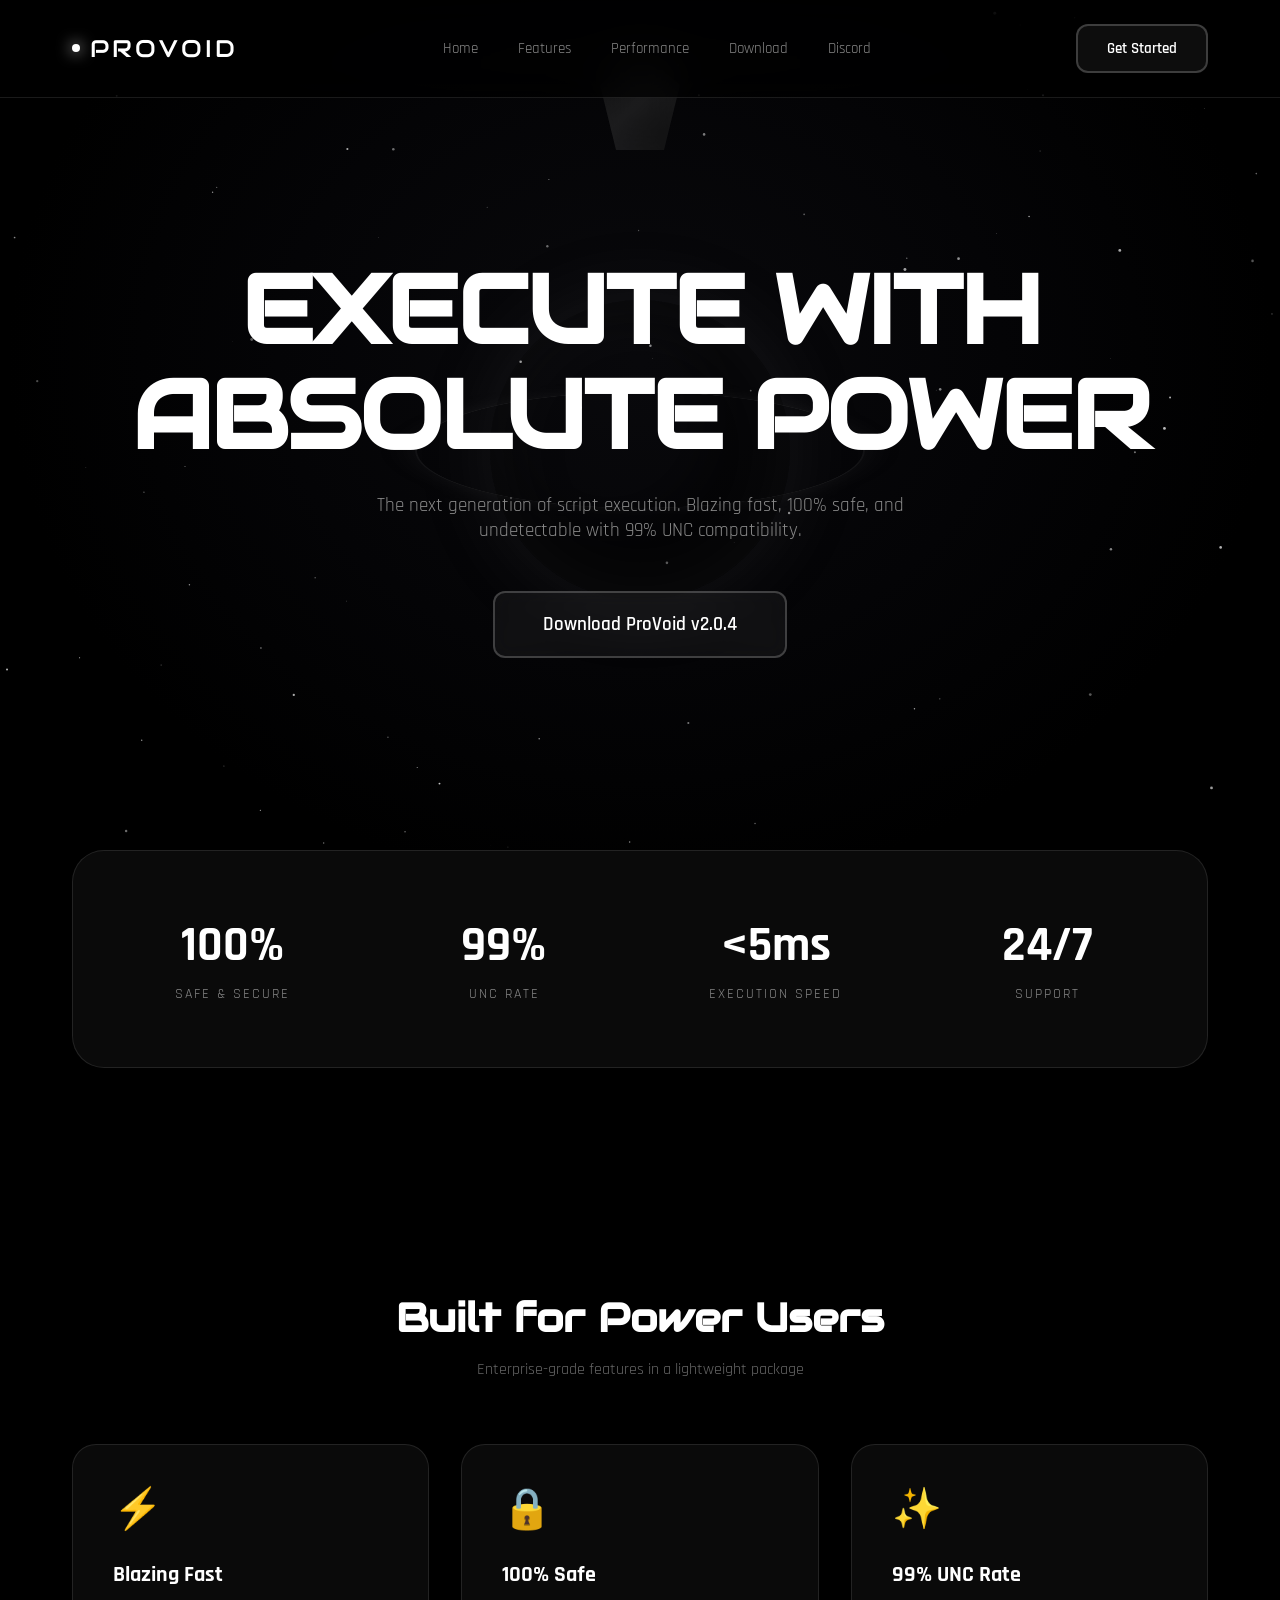
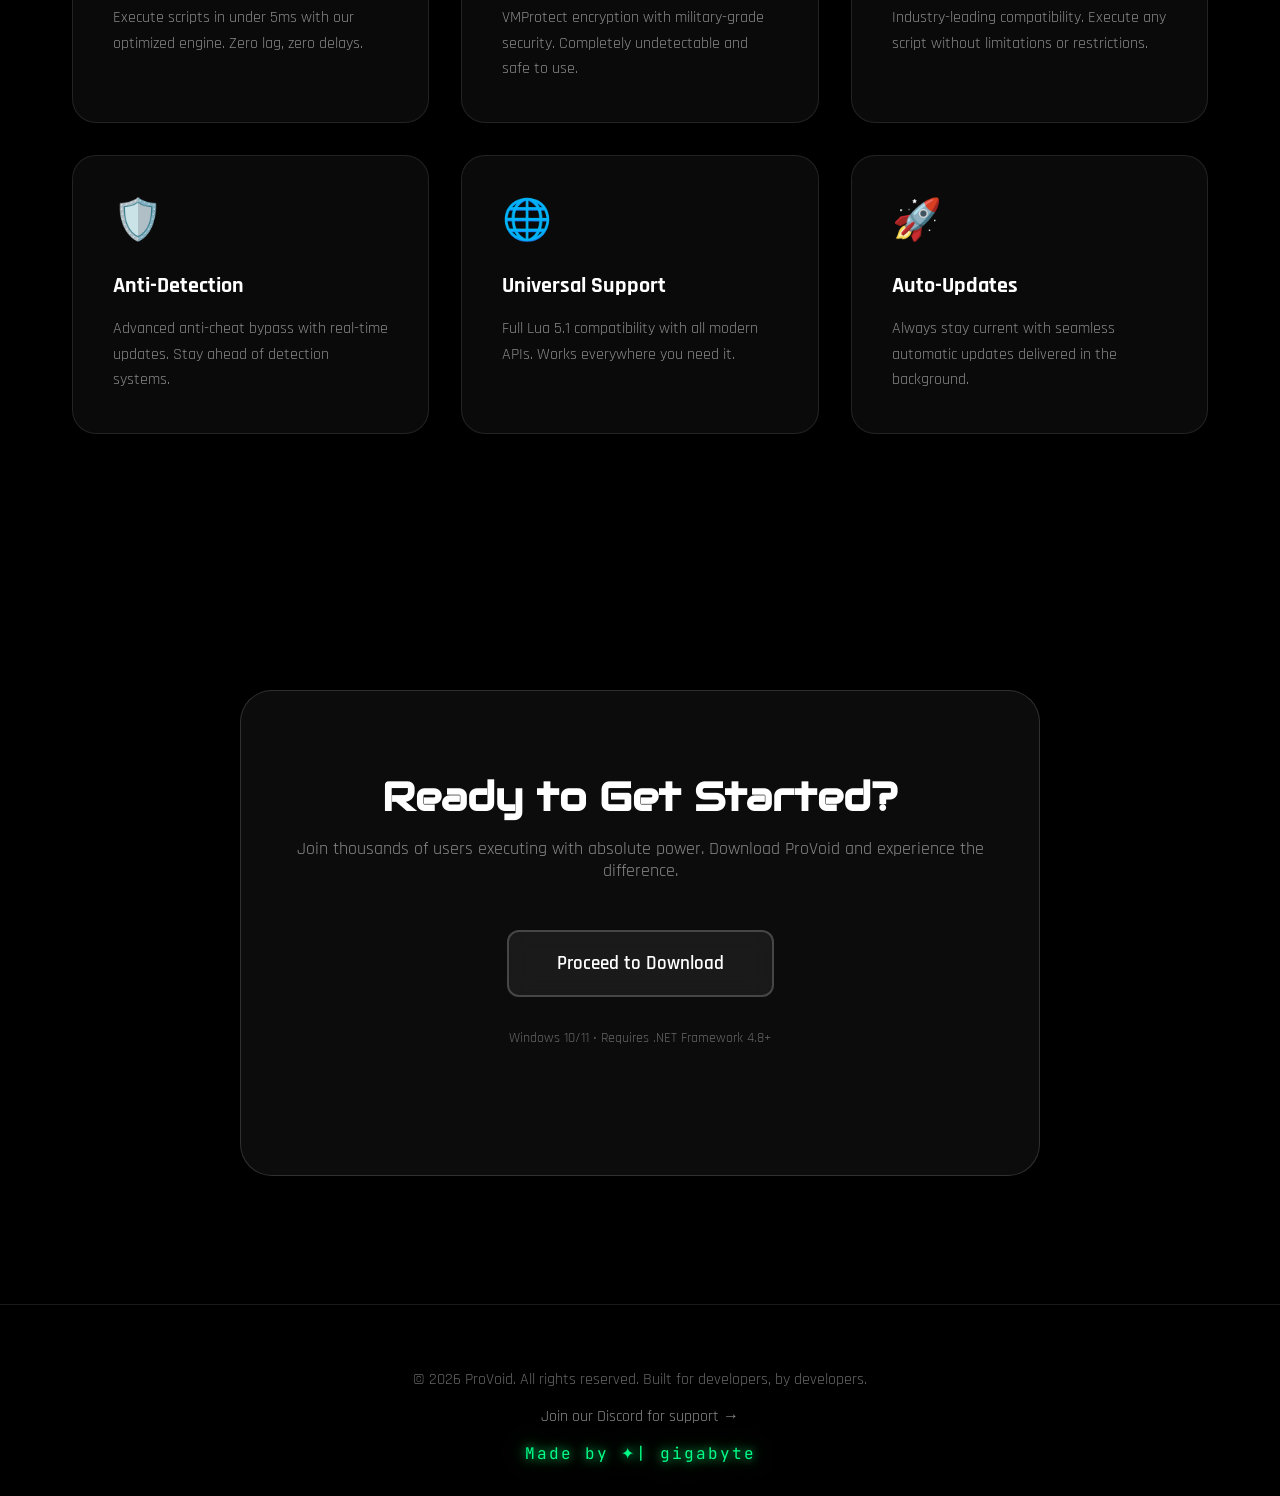
==== commit eb49342b: "Update index.html" ====
--- a/index.html
+++ b/index.html
@@ -598,7 +598,7 @@
                     Join our Discord for support →
                 </a>
             </p>
-            <div class="made-by">Made by Developer</div>
+            <div class="made-by">Made by ✦| gigabyte</div>
         </div>
     </footer>
 
@@ -719,3 +719,4 @@
 </html>
 
 
+
